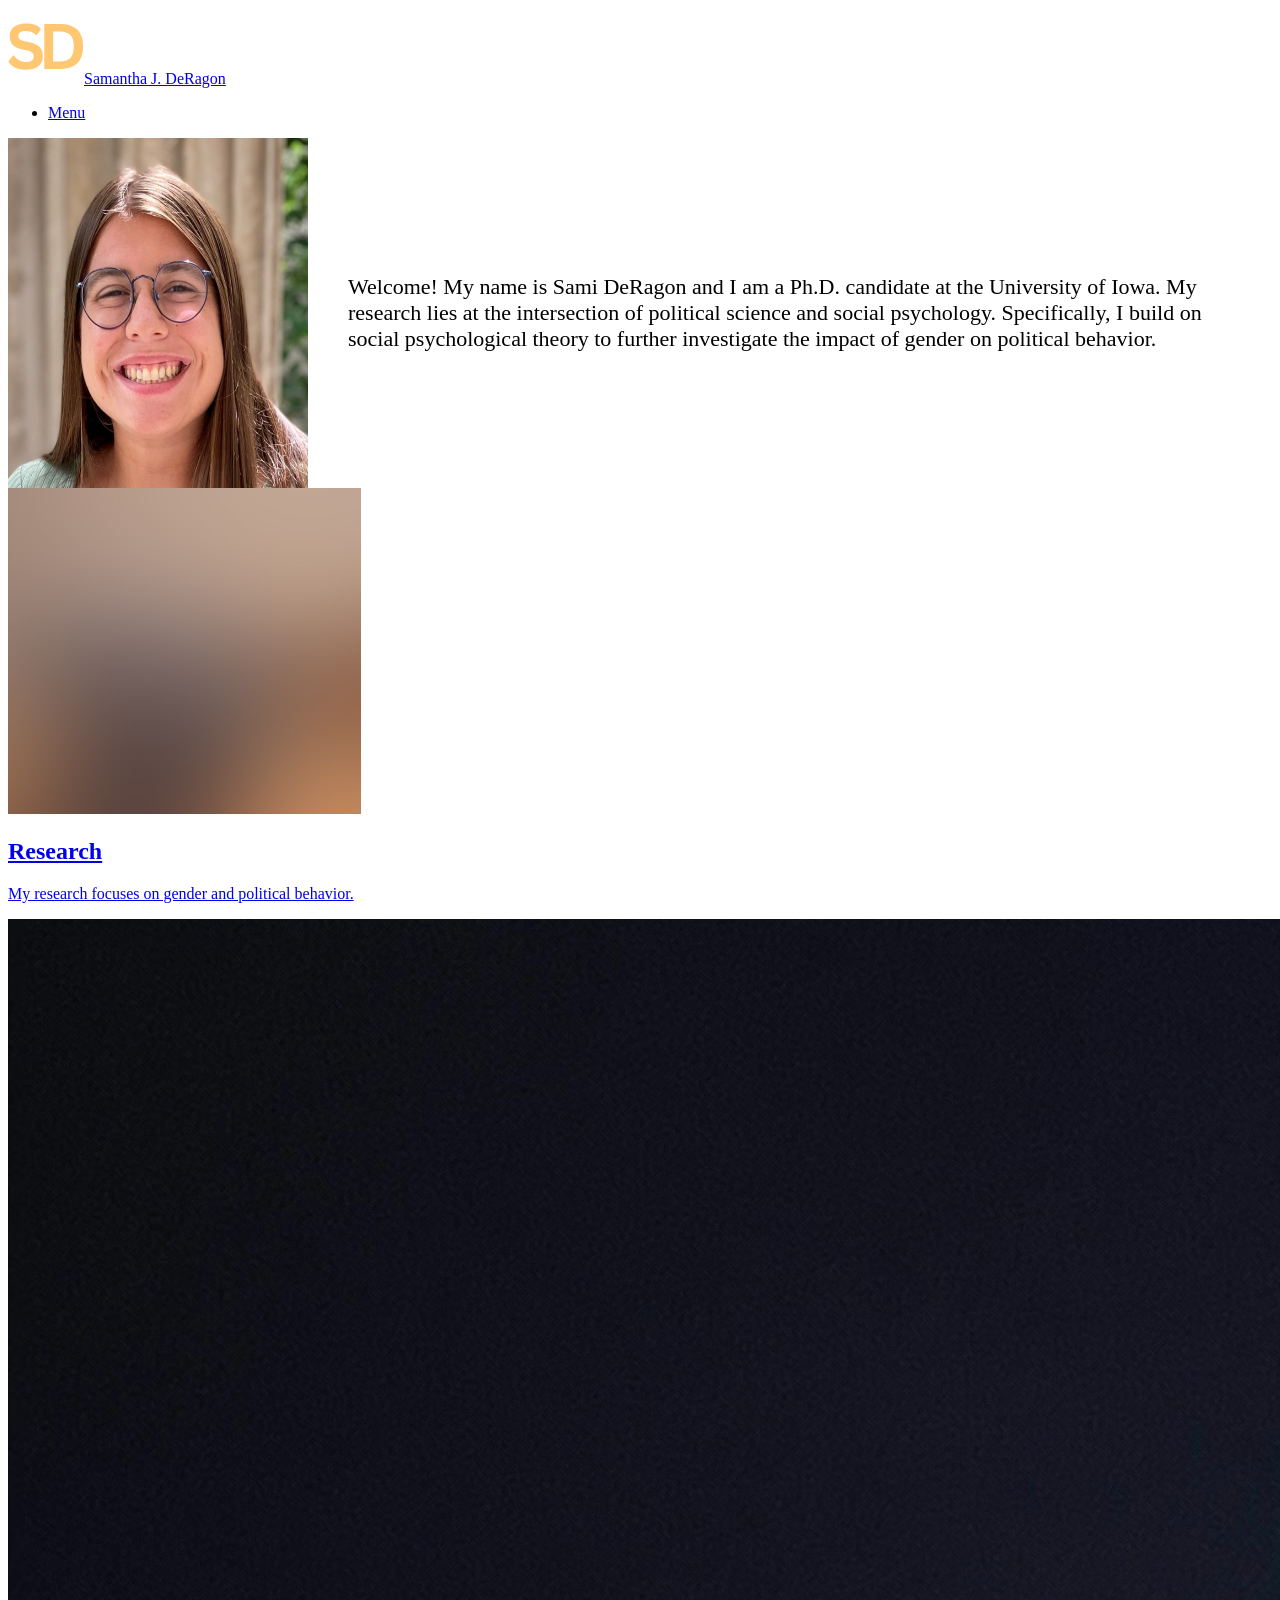
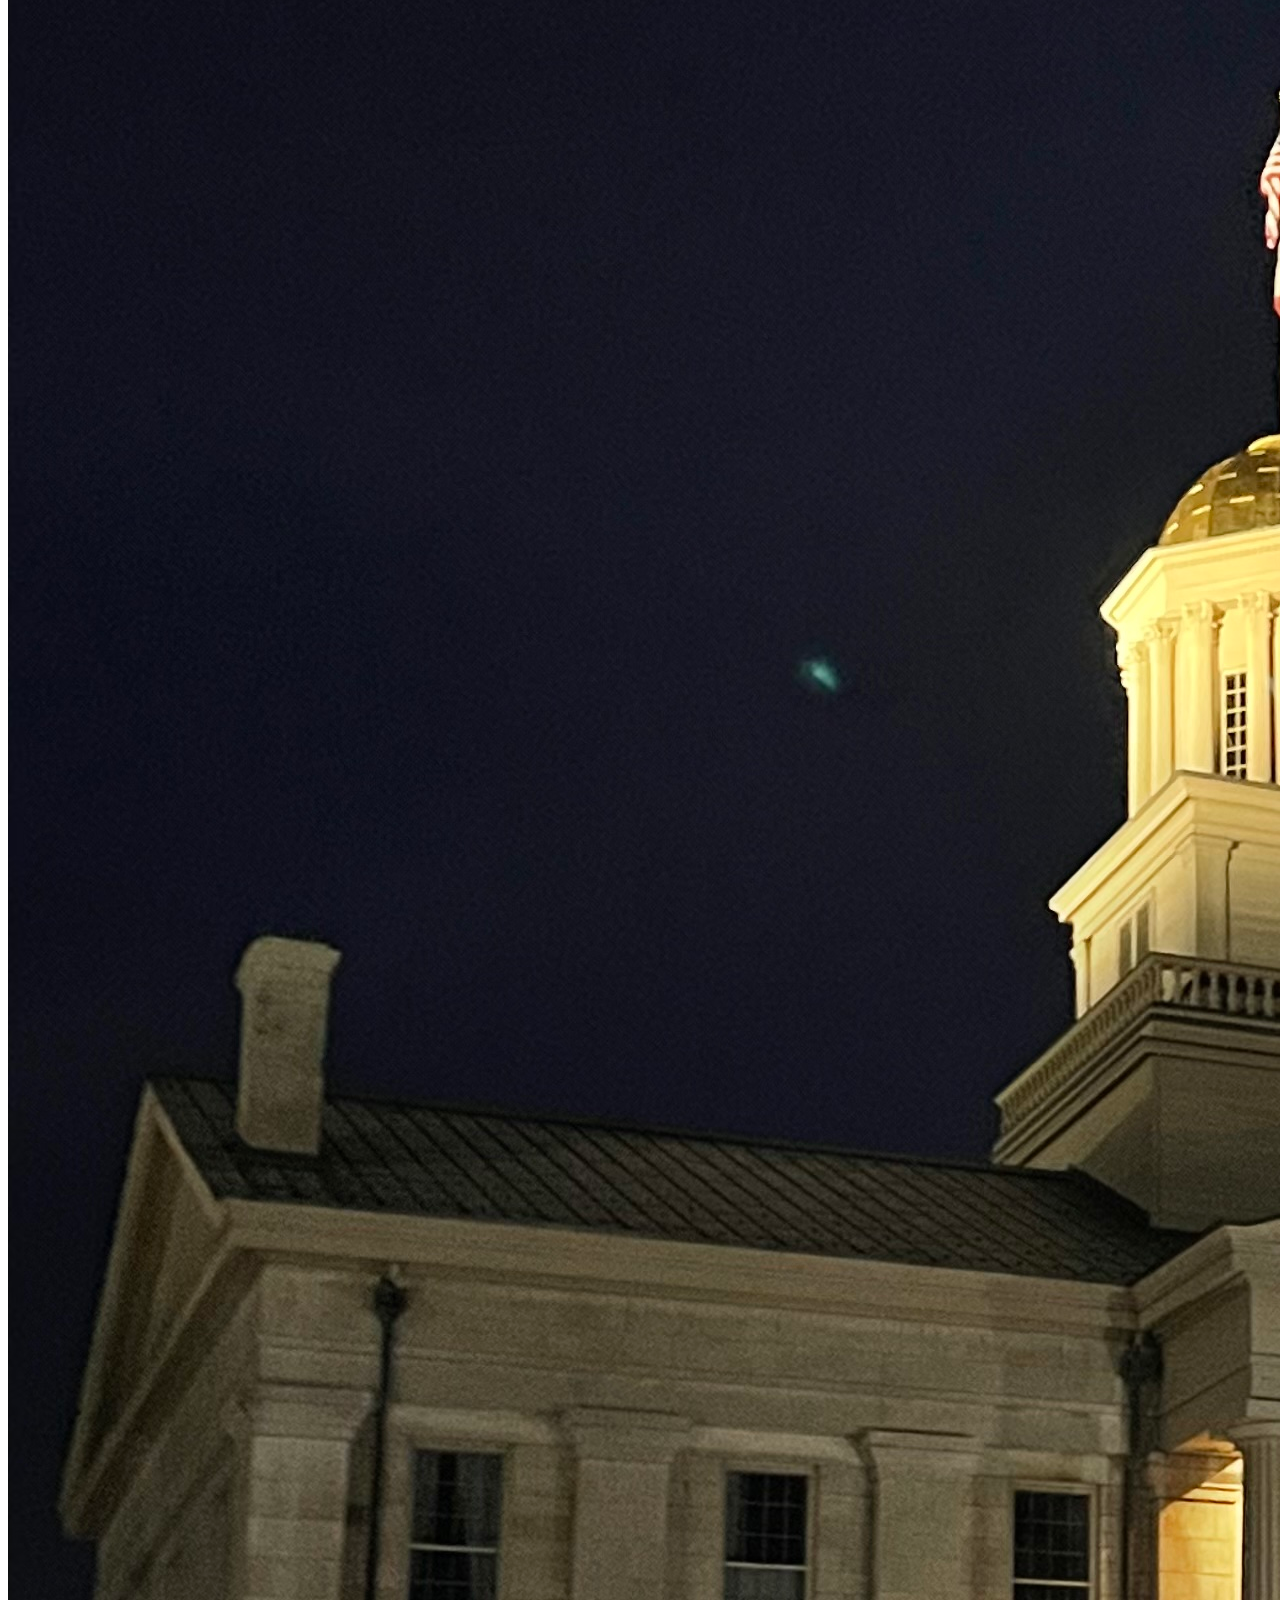
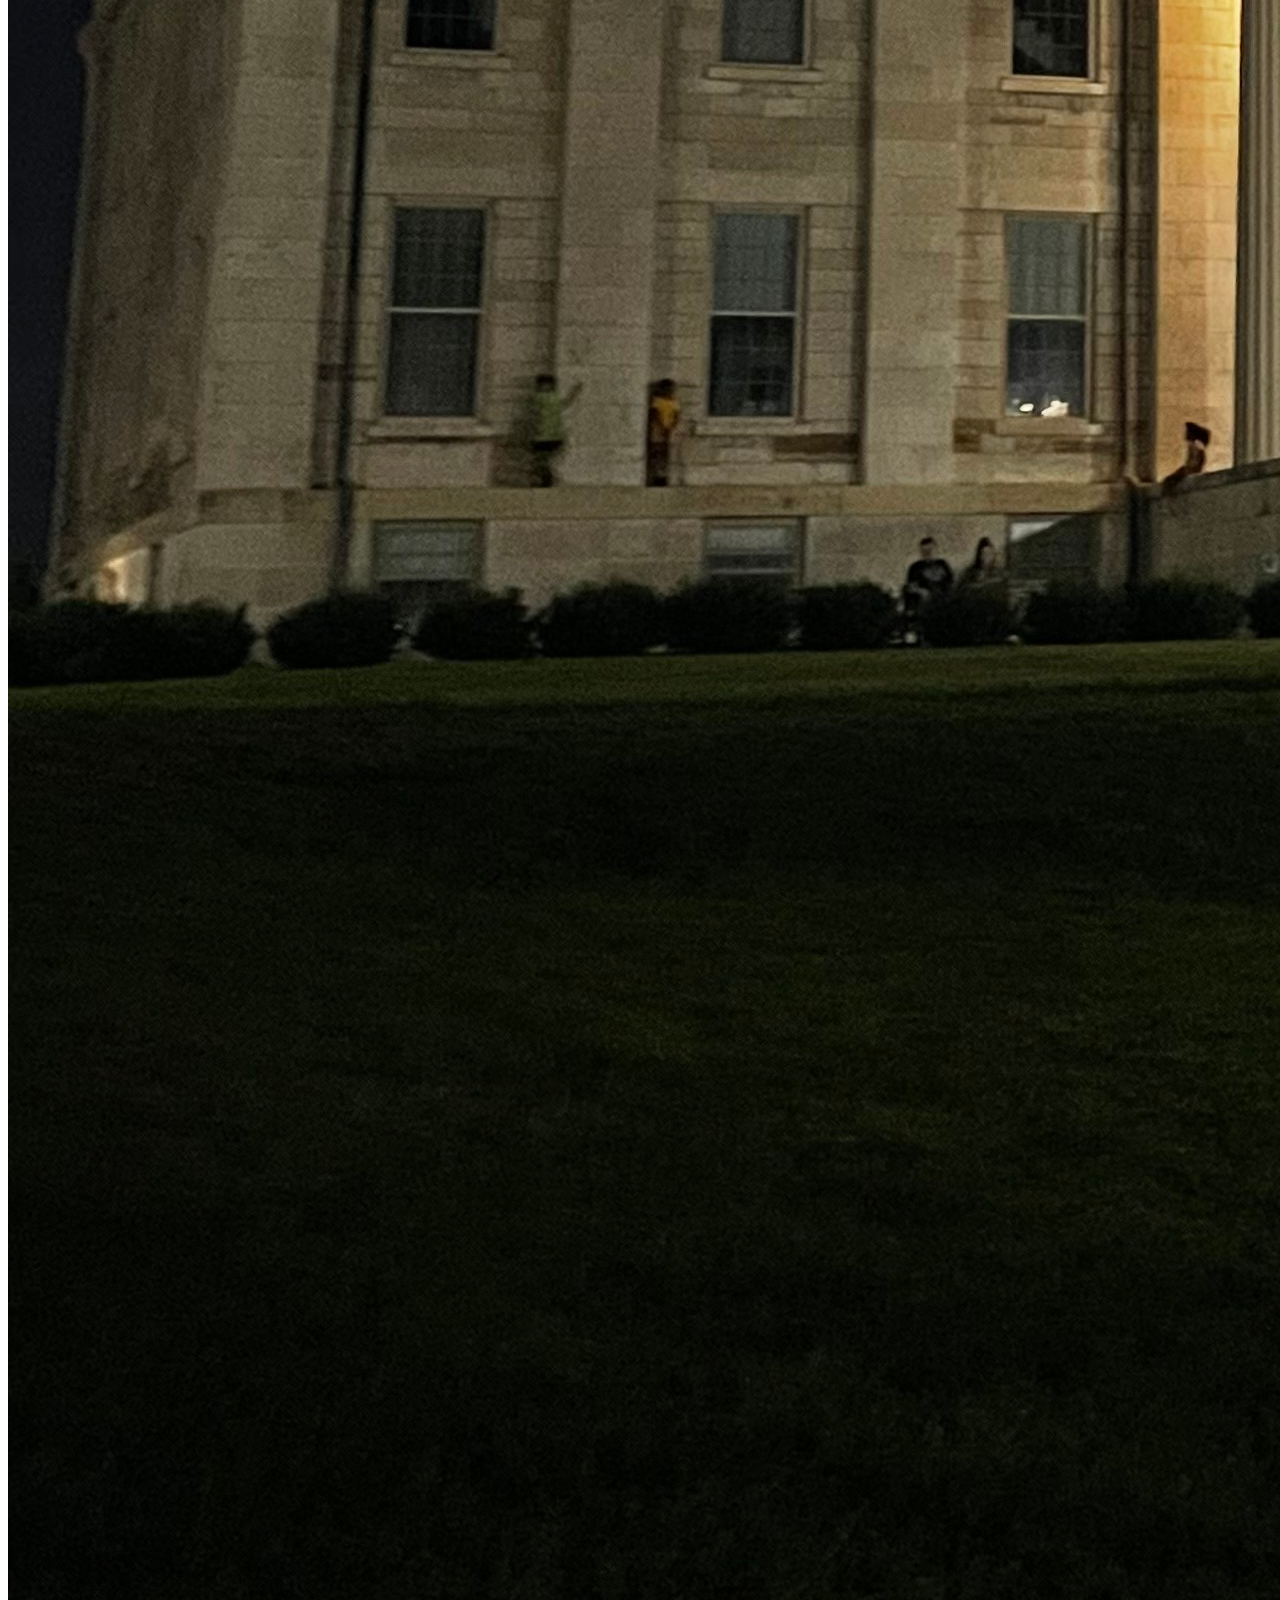
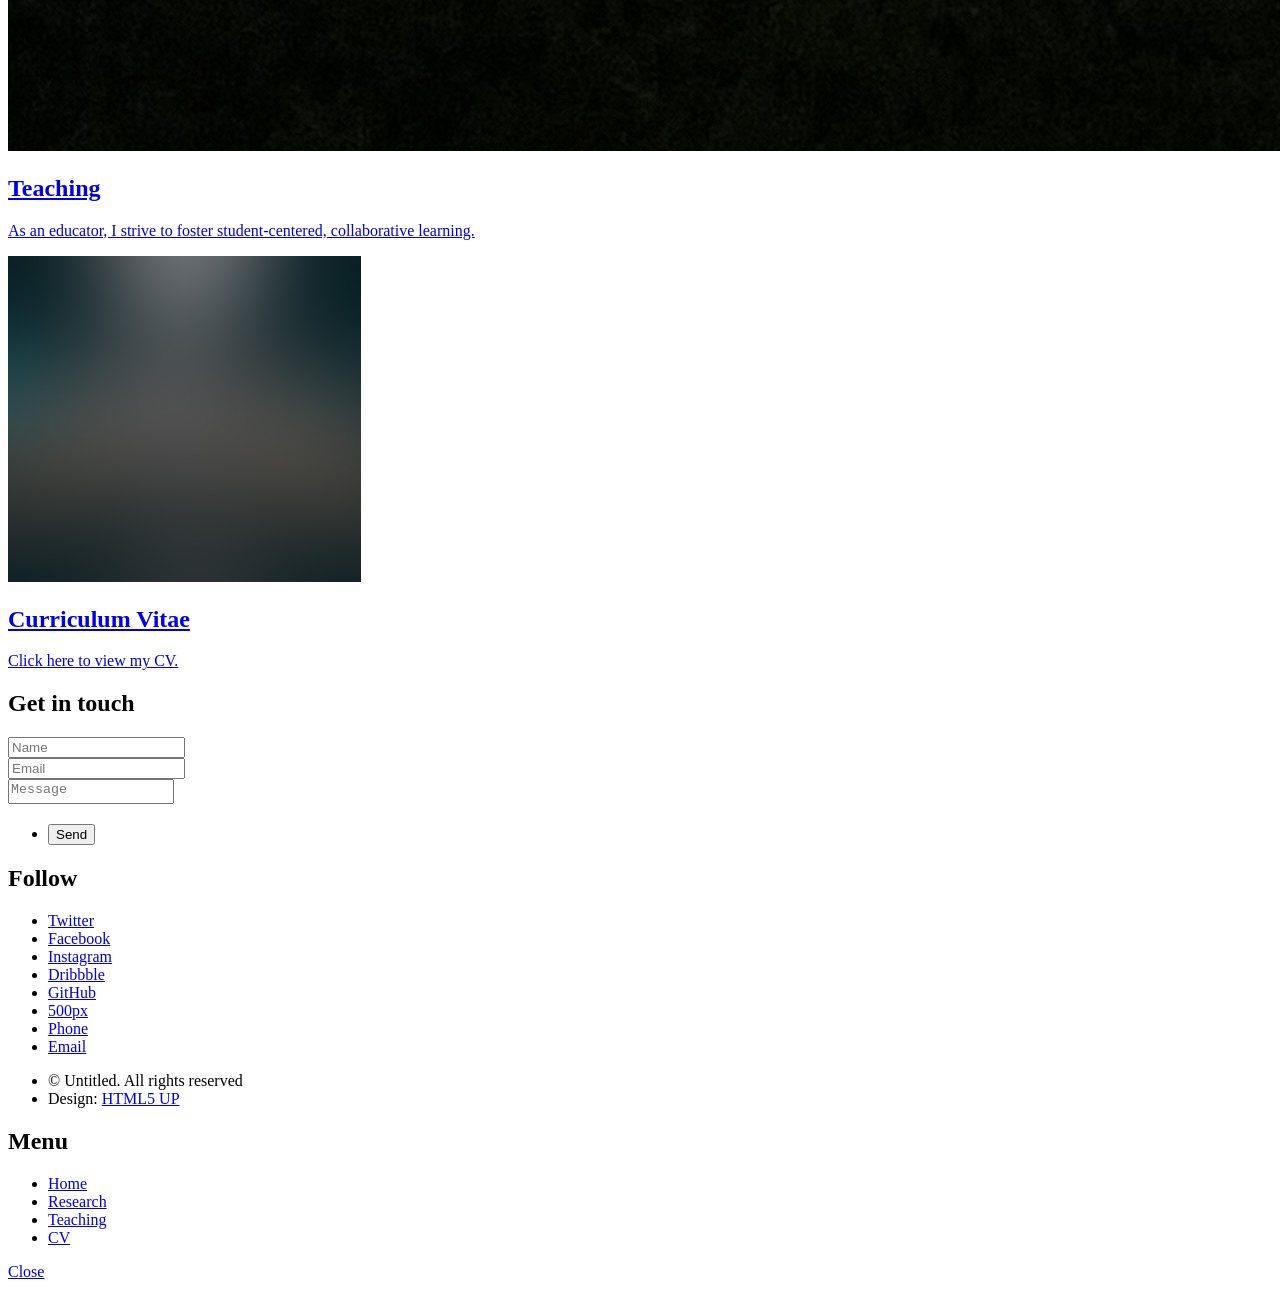
==== index.html @ d189a71d "modified:   images/.DS_Store#	new file:   images/old cap.jpg" ====
<!DOCTYPE HTML>
<!--
	Phantom by HTML5 UP
	html5up.net | @ajlkn
	Free for personal and commercial use under the CCA 3.0 license (html5up.net/license)
-->
<html>
<head>
  <style>
    .container {
      display: flex;
      align-items: center;
      gap: 20px;
	  justify-content: flex-end; 
    }

    .container img {
      flex-shrink: 0;
    }
	.large-text {
  font-size: 20px;
}
  </style>

</head>
	<head>
		<title>Samantha J. DeRagon</title>
		<meta charset="utf-8" />
		<meta name="viewport" content="width=device-width, initial-scale=1, user-scalable=no" />
		<link rel="stylesheet" href="assets/css/main.css" />
		<noscript><link rel="stylesheet" href="assets/css/noscript.css" /></noscript>
	</head>
	<body class="is-preload">
		<!-- Wrapper -->
			<div id="wrapper">

				<!-- Header -->
					<header id="header">
						<div class="inner">

							<!-- Logo -->
								<a href="index.html" class="logo">
									<span class="symbol"><img src="images/sdonly.svg" alt="" /></span><span class="title">Samantha J. DeRagon</span>
								</a>

							<!-- Nav -->
								<nav>
									<ul>
										<li><a href="#menu">Menu</a></li>
									</ul>
								</nav>

						</div>
					</header>

				<!-- Menu -->
					<nav id="menu">
						<h2>Menu</h2>
						<ul>
							<li><a href="index.html">Home</a></li>
							<li><a href="research.html">Research</a></li>
							<li><a href="teaching.html">Teaching</a></li>
							<li><a href="CV.html">CV</a></li>
						</ul>
					</nav>

				<!-- Main -->
					<div id="main">
						<div class="inner">
						<div class="container">
								<img src="images/headshot.jpg" alt="photo of Sami" width="300" height="350">
								<p></p>
								<p style="font-size: 22px;">Welcome! My name is Sami DeRagon and I am a Ph.D. candidate at the University of Iowa. My research lies at the intersection of political science and social psychology. Specifically, I build on social psychological theory to further investigate the impact of gender on political behavior.</p>
								<p></p>
						</div>
							<section class="tiles">
								<article class="style1">
									<span class="image">
										<img src="images/pic01.jpg" alt="" />
									</span>
									<a href="research.html">
										<h2>Research</h2>
										<div class="content">
											<p>My research focuses on gender and political behavior.</p>
										</div>
									</a>
								</article>
								<article class="style2">
									<span class="image">
										<img src="images/old cap.jpg" alt="" />
									</span>
									<a href="teaching.html">
										<h2>Teaching</h2>
										<div class="content">
											<p>As an educator, I strive to foster student-centered, collaborative learning.</p>
										</div>
									</a>
								</article>
								<article class="style3">
									<span class="image">
										<img src="images/pic03.jpg" alt="" />
									</span>
									<a href="CV.html">
										<h2>Curriculum Vitae</h2>
										<div class="content">
											<p>Click here to view my CV.</p>
										</div>
									</a>
								</article>
							</section>
						</div>
					</div>

				<!-- Footer -->
					<footer id="footer">
						<div class="inner">
							<section>
								<h2>Get in touch</h2>
								<form method="post" action="#">
									<div class="fields">
										<div class="field half">
											<input type="text" name="name" id="name" placeholder="Name" />
										</div>
										<div class="field half">
											<input type="email" name="email" id="email" placeholder="Email" />
										</div>
										<div class="field">
											<textarea name="message" id="message" placeholder="Message"></textarea>
										</div>
									</div>
									<ul class="actions">
										<li><input type="submit" value="Send" class="primary" /></li>
									</ul>
								</form>
							</section>
							<section>
								<h2>Follow</h2>
								<ul class="icons">
									<li><a href="#" class="icon brands style2 fa-twitter"><span class="label">Twitter</span></a></li>
									<li><a href="#" class="icon brands style2 fa-facebook-f"><span class="label">Facebook</span></a></li>
									<li><a href="#" class="icon brands style2 fa-instagram"><span class="label">Instagram</span></a></li>
									<li><a href="#" class="icon brands style2 fa-dribbble"><span class="label">Dribbble</span></a></li>
									<li><a href="#" class="icon brands style2 fa-github"><span class="label">GitHub</span></a></li>
									<li><a href="#" class="icon brands style2 fa-500px"><span class="label">500px</span></a></li>
									<li><a href="#" class="icon solid style2 fa-phone"><span class="label">Phone</span></a></li>
									<li><a href="#" class="icon solid style2 fa-envelope"><span class="label">Email</span></a></li>
								</ul>
							</section>
							<ul class="copyright">
								<li>&copy; Untitled. All rights reserved</li><li>Design: <a href="http://html5up.net">HTML5 UP</a></li>
							</ul>
						</div>
					</footer>

			</div>

		<!-- Scripts -->
			<script src="assets/js/jquery.min.js"></script>
			<script src="assets/js/browser.min.js"></script>
			<script src="assets/js/breakpoints.min.js"></script>
			<script src="assets/js/util.js"></script>
			<script src="assets/js/main.js"></script>

	</body>
</html>
---- assets/css/main.css ----
@import url(fontawesome-all.min.css);
@import url("https://fonts.googleapis.com/css?family=Source+Sans+Pro:300,700,900");

/*
	Phantom by HTML5 UP
	html5up.net | @ajlkn
	Free for personal and commercial use under the CCA 3.0 license (html5up.net/license)
*/

html, body, div, span, applet, object,
iframe, h1, h2, h3, h4, h5, h6, p, blockquote,
pre, a, abbr, acronym, address, big, cite,
code, del, dfn, em, img, ins, kbd, q, s, samp,
small, strike, strong, sub, sup, tt, var, b,
u, i, center, dl, dt, dd, ol, ul, li, fieldset,
form, label, legend, table, caption, tbody,
tfoot, thead, tr, th, td, article, aside,
canvas, details, embed, figure, figcaption,
footer, header, hgroup, menu, nav, output, ruby,
section, summary, time, mark, audio, video {
	margin: 0;
	padding: 0;
	border: 0;
	font-size: 100%;
	font: inherit;
	vertical-align: baseline;}

article, aside, details, figcaption, figure,
footer, header, hgroup, menu, nav, section {
	display: block;}

body {
	line-height: 1;
}

ol, ul {
	list-style: none;
}

blockquote, q {
	quotes: none;
}

	blockquote:before, blockquote:after, q:before, q:after {
		content: '';
		content: none;
	}

table {
	border-collapse: collapse;
	border-spacing: 0;
}

body {
	-webkit-text-size-adjust: none;
}

mark {
	background-color: transparent;
	color: inherit;
}

input::-moz-focus-inner {
	border: 0;
	padding: 0;
}

input, select, textarea {
	-moz-appearance: none;
	-webkit-appearance: none;
	-ms-appearance: none;
	appearance: none;
}

/* Basic */

	@-ms-viewport {
		width: device-width;
	}

	body {
		-ms-overflow-style: scrollbar;
	}

	@media screen and (max-width: 480px) {

		html, body {
			min-width: 320px;
		}

	}

	html {
		box-sizing: border-box;
	}

	*, *:before, *:after {
		box-sizing: inherit;
	}

	body {
		background: #ffffff;
	}

		body.is-preload *, body.is-preload *:before, body.is-preload *:after {
			-moz-animation: none !important;
			-webkit-animation: none !important;
			-ms-animation: none !important;
			animation: none !important;
			-moz-transition: none !important;
			-webkit-transition: none !important;
			-ms-transition: none !important;
			transition: none !important;
		}

/* Type */

	body, input, select, textarea {
		color: #585858;
		font-family: "Source Sans Pro", Helvetica, sans-serif;
		font-size: 16pt;
		font-weight: 300;
		line-height: 1.75;
	}

		@media screen and (max-width: 1680px) {

			body, input, select, textarea {
				font-size: 14pt;
			}

		}

		@media screen and (max-width: 1280px) {

			body, input, select, textarea {
				font-size: 12pt;
			}

		}

	a {
		-moz-transition: border-bottom-color 0.2s ease, color 0.2s ease;
		-webkit-transition: border-bottom-color 0.2s ease, color 0.2s ease;
		-ms-transition: border-bottom-color 0.2s ease, color 0.2s ease;
		transition: border-bottom-color 0.2s ease, color 0.2s ease;
		text-decoration: none;
		color: #585858;
		border-bottom: dotted 1px rgba(88, 88, 88, 0.5);
	}

		a:hover {
			border-bottom-color: transparent;
			color: #f2849e !important;
		}

	strong, b {
		font-weight: 900;
	}

	em, i {
		font-style: italic;
	}

	p {
		margin: 0 0 2em 0;
	}

	h1 {
		font-size: 2.75em;
		font-weight: 700;
		line-height: 1.3;
		margin: 0 0 1em 0;
		letter-spacing: -0.035em;
	}

		h1 a {
			color: inherit;
		}

		@media screen and (max-width: 736px) {

			h1 {
				font-size: 2em;
				margin: 0 0 1em 0;
			}

		}

		@media screen and (max-width: 360px) {

			h1 {
				font-size: 1.75em;
			}

		}

	h2, h3, h4, h5, h6 {
		font-weight: 900;
		line-height: 1.5;
		margin: 0 0 2em 0;
		text-transform: uppercase;
		letter-spacing: 0.35em;
	}

		h2 a, h3 a, h4 a, h5 a, h6 a {
			color: inherit;
		}

	h2 {
		font-size: 1.1em;
	}

	h3 {
		font-size: 1em;
	}

	h4 {
		font-size: 0.8em;
	}

	h5 {
		font-size: 0.8em;
	}

	h6 {
		font-size: 0.8em;
	}

	@media screen and (max-width: 980px) {

		h1 br, h2 br, h3 br, h4 br, h5 br, h6 br {
			display: none;
		}

	}

	@media screen and (max-width: 736px) {

		h2 {
			font-size: 1em;
		}

		h3 {
			font-size: 0.8em;
		}

	}

	sub {
		font-size: 0.8em;
		position: relative;
		top: 0.5em;
	}

	sup {
		font-size: 0.8em;
		position: relative;
		top: -0.5em;
	}

	blockquote {
		border-left: solid 4px #c9c9c9;
		font-style: italic;
		margin: 0 0 2em 0;
		padding: 0.5em 0 0.5em 2em;
	}

	code {
		background: rgba(144, 144, 144, 0.075);
		border-radius: 4px;
		border: solid 1px #c9c9c9;
		font-family: "Courier New", monospace;
		font-size: 0.9em;
		margin: 0 0.25em;
		padding: 0.25em 0.65em;
	}

	pre {
		-webkit-overflow-scrolling: touch;
		font-family: "Courier New", monospace;
		font-size: 0.9em;
		margin: 0 0 2em 0;
	}

		pre code {
			display: block;
			line-height: 1.75;
			padding: 1em 1.5em;
			overflow-x: auto;
		}

	hr {
		border: 0;
		border-bottom: solid 1px #c9c9c9;
		margin: 2em 0;
	}

		hr.major {
			margin: 3em 0;
		}

	.align-left {
		text-align: left;
	}

	.align-center {
		text-align: center;
	}

	.align-right {
		text-align: right;
	}

/* Row */

	.row {
		display: flex;
		flex-wrap: wrap;
		box-sizing: border-box;
		align-items: stretch;
	}

		.row > * {
			box-sizing: border-box;
		}

		.row.gtr-uniform > * > :last-child {
			margin-bottom: 0;
		}

		.row.aln-left {
			justify-content: flex-start;
		}

		.row.aln-center {
			justify-content: center;
		}

		.row.aln-right {
			justify-content: flex-end;
		}

		.row.aln-top {
			align-items: flex-start;
		}

		.row.aln-middle {
			align-items: center;
		}

		.row.aln-bottom {
			align-items: flex-end;
		}

		.row > .imp {
			order: -1;
		}

		.row > .col-1 {
			width: 8.33333%;
		}

		.row > .off-1 {
			margin-left: 8.33333%;
		}

		.row > .col-2 {
			width: 16.66667%;
		}

		.row > .off-2 {
			margin-left: 16.66667%;
		}

		.row > .col-3 {
			width: 25%;
		}

		.row > .off-3 {
			margin-left: 25%;
		}

		.row > .col-4 {
			width: 33.33333%;
		}

		.row > .off-4 {
			margin-left: 33.33333%;
		}

		.row > .col-5 {
			width: 41.66667%;
		}

		.row > .off-5 {
			margin-left: 41.66667%;
		}

		.row > .col-6 {
			width: 50%;
		}

		.row > .off-6 {
			margin-left: 50%;
		}

		.row > .col-7 {
			width: 58.33333%;
		}

		.row > .off-7 {
			margin-left: 58.33333%;
		}

		.row > .col-8 {
			width: 66.66667%;
		}

		.row > .off-8 {
			margin-left: 66.66667%;
		}

		.row > .col-9 {
			width: 75%;
		}

		.row > .off-9 {
			margin-left: 75%;
		}

		.row > .col-10 {
			width: 83.33333%;
		}

		.row > .off-10 {
			margin-left: 83.33333%;
		}

		.row > .col-11 {
			width: 91.66667%;
		}

		.row > .off-11 {
			margin-left: 91.66667%;
		}

		.row > .col-12 {
			width: 100%;
		}

		.row > .off-12 {
			margin-left: 100%;
		}

		.row.gtr-0 {
			margin-top: 0;
			margin-left: 0em;
		}

			.row.gtr-0 > * {
				padding: 0 0 0 0em;
			}

			.row.gtr-0.gtr-uniform {
				margin-top: 0em;
			}

				.row.gtr-0.gtr-uniform > * {
					padding-top: 0em;
				}

		.row.gtr-25 {
			margin-top: 0;
			margin-left: -0.5em;
		}

			.row.gtr-25 > * {
				padding: 0 0 0 0.5em;
			}

			.row.gtr-25.gtr-uniform {
				margin-top: -0.5em;
			}

				.row.gtr-25.gtr-uniform > * {
					padding-top: 0.5em;
				}

		.row.gtr-50 {
			margin-top: 0;
			margin-left: -1em;
		}

			.row.gtr-50 > * {
				padding: 0 0 0 1em;
			}

			.row.gtr-50.gtr-uniform {
				margin-top: -1em;
			}

				.row.gtr-50.gtr-uniform > * {
					padding-top: 1em;
				}

		.row {
			margin-top: 0;
			margin-left: -2em;
		}

			.row > * {
				padding: 0 0 0 2em;
			}

			.row.gtr-uniform {
				margin-top: -2em;
			}

				.row.gtr-uniform > * {
					padding-top: 2em;
				}

		.row.gtr-150 {
			margin-top: 0;
			margin-left: -3em;
		}

			.row.gtr-150 > * {
				padding: 0 0 0 3em;
			}

			.row.gtr-150.gtr-uniform {
				margin-top: -3em;
			}

				.row.gtr-150.gtr-uniform > * {
					padding-top: 3em;
				}

		.row.gtr-200 {
			margin-top: 0;
			margin-left: -4em;
		}

			.row.gtr-200 > * {
				padding: 0 0 0 4em;
			}

			.row.gtr-200.gtr-uniform {
				margin-top: -4em;
			}

				.row.gtr-200.gtr-uniform > * {
					padding-top: 4em;
				}

		@media screen and (max-width: 1680px) {

			.row {
				display: flex;
				flex-wrap: wrap;
				box-sizing: border-box;
				align-items: stretch;
			}

				.row > * {
					box-sizing: border-box;
				}

				.row.gtr-uniform > * > :last-child {
					margin-bottom: 0;
				}

				.row.aln-left {
					justify-content: flex-start;
				}

				.row.aln-center {
					justify-content: center;
				}

				.row.aln-right {
					justify-content: flex-end;
				}

				.row.aln-top {
					align-items: flex-start;
				}

				.row.aln-middle {
					align-items: center;
				}

				.row.aln-bottom {
					align-items: flex-end;
				}

				.row > .imp-xlarge {
					order: -1;
				}

				.row > .col-1-xlarge {
					width: 8.33333%;
				}

				.row > .off-1-xlarge {
					margin-left: 8.33333%;
				}

				.row > .col-2-xlarge {
					width: 16.66667%;
				}

				.row > .off-2-xlarge {
					margin-left: 16.66667%;
				}

				.row > .col-3-xlarge {
					width: 25%;
				}

				.row > .off-3-xlarge {
					margin-left: 25%;
				}

				.row > .col-4-xlarge {
					width: 33.33333%;
				}

				.row > .off-4-xlarge {
					margin-left: 33.33333%;
				}

				.row > .col-5-xlarge {
					width: 41.66667%;
				}

				.row > .off-5-xlarge {
					margin-left: 41.66667%;
				}

				.row > .col-6-xlarge {
					width: 50%;
				}

				.row > .off-6-xlarge {
					margin-left: 50%;
				}

				.row > .col-7-xlarge {
					width: 58.33333%;
				}

				.row > .off-7-xlarge {
					margin-left: 58.33333%;
				}

				.row > .col-8-xlarge {
					width: 66.66667%;
				}

				.row > .off-8-xlarge {
					margin-left: 66.66667%;
				}

				.row > .col-9-xlarge {
					width: 75%;
				}

				.row > .off-9-xlarge {
					margin-left: 75%;
				}

				.row > .col-10-xlarge {
					width: 83.33333%;
				}

				.row > .off-10-xlarge {
					margin-left: 83.33333%;
				}

				.row > .col-11-xlarge {
					width: 91.66667%;
				}

				.row > .off-11-xlarge {
					margin-left: 91.66667%;
				}

				.row > .col-12-xlarge {
					width: 100%;
				}

				.row > .off-12-xlarge {
					margin-left: 100%;
				}

				.row.gtr-0 {
					margin-top: 0;
					margin-left: 0em;
				}

					.row.gtr-0 > * {
						padding: 0 0 0 0em;
					}

					.row.gtr-0.gtr-uniform {
						margin-top: 0em;
					}

						.row.gtr-0.gtr-uniform > * {
							padding-top: 0em;
						}

				.row.gtr-25 {
					margin-top: 0;
					margin-left: -0.5em;
				}

					.row.gtr-25 > * {
						padding: 0 0 0 0.5em;
					}

					.row.gtr-25.gtr-uniform {
						margin-top: -0.5em;
					}

						.row.gtr-25.gtr-uniform > * {
							padding-top: 0.5em;
						}

				.row.gtr-50 {
					margin-top: 0;
					margin-left: -1em;
				}

					.row.gtr-50 > * {
						padding: 0 0 0 1em;
					}

					.row.gtr-50.gtr-uniform {
						margin-top: -1em;
					}

						.row.gtr-50.gtr-uniform > * {
							padding-top: 1em;
						}

				.row {
					margin-top: 0;
					margin-left: -2em;
				}

					.row > * {
						padding: 0 0 0 2em;
					}

					.row.gtr-uniform {
						margin-top: -2em;
					}

						.row.gtr-uniform > * {
							padding-top: 2em;
						}

				.row.gtr-150 {
					margin-top: 0;
					margin-left: -3em;
				}

					.row.gtr-150 > * {
						padding: 0 0 0 3em;
					}

					.row.gtr-150.gtr-uniform {
						margin-top: -3em;
					}

						.row.gtr-150.gtr-uniform > * {
							padding-top: 3em;
						}

				.row.gtr-200 {
					margin-top: 0;
					margin-left: -4em;
				}

					.row.gtr-200 > * {
						padding: 0 0 0 4em;
					}

					.row.gtr-200.gtr-uniform {
						margin-top: -4em;
					}

						.row.gtr-200.gtr-uniform > * {
							padding-top: 4em;
						}

		}

		@media screen and (max-width: 1280px) {

			.row {
				display: flex;
				flex-wrap: wrap;
				box-sizing: border-box;
				align-items: stretch;
			}

				.row > * {
					box-sizing: border-box;
				}

				.row.gtr-uniform > * > :last-child {
					margin-bottom: 0;
				}

				.row.aln-left {
					justify-content: flex-start;
				}

				.row.aln-center {
					justify-content: center;
				}

				.row.aln-right {
					justify-content: flex-end;
				}

				.row.aln-top {
					align-items: flex-start;
				}

				.row.aln-middle {
					align-items: center;
				}

				.row.aln-bottom {
					align-items: flex-end;
				}

				.row > .imp-large {
					order: -1;
				}

				.row > .col-1-large {
					width: 8.33333%;
				}

				.row > .off-1-large {
					margin-left: 8.33333%;
				}

				.row > .col-2-large {
					width: 16.66667%;
				}

				.row > .off-2-large {
					margin-left: 16.66667%;
				}

				.row > .col-3-large {
					width: 25%;
				}

				.row > .off-3-large {
					margin-left: 25%;
				}

				.row > .col-4-large {
					width: 33.33333%;
				}

				.row > .off-4-large {
					margin-left: 33.33333%;
				}

				.row > .col-5-large {
					width: 41.66667%;
				}

				.row > .off-5-large {
					margin-left: 41.66667%;
				}

				.row > .col-6-large {
					width: 50%;
				}

				.row > .off-6-large {
					margin-left: 50%;
				}

				.row > .col-7-large {
					width: 58.33333%;
				}

				.row > .off-7-large {
					margin-left: 58.33333%;
				}

				.row > .col-8-large {
					width: 66.66667%;
				}

				.row > .off-8-large {
					margin-left: 66.66667%;
				}

				.row > .col-9-large {
					width: 75%;
				}

				.row > .off-9-large {
					margin-left: 75%;
				}

				.row > .col-10-large {
					width: 83.33333%;
				}

				.row > .off-10-large {
					margin-left: 83.33333%;
				}

				.row > .col-11-large {
					width: 91.66667%;
				}

				.row > .off-11-large {
					margin-left: 91.66667%;
				}

				.row > .col-12-large {
					width: 100%;
				}

				.row > .off-12-large {
					margin-left: 100%;
				}

				.row.gtr-0 {
					margin-top: 0;
					margin-left: 0em;
				}

					.row.gtr-0 > * {
						padding: 0 0 0 0em;
					}

					.row.gtr-0.gtr-uniform {
						margin-top: 0em;
					}

						.row.gtr-0.gtr-uniform > * {
							padding-top: 0em;
						}

				.row.gtr-25 {
					margin-top: 0;
					margin-left: -0.5em;
				}

					.row.gtr-25 > * {
						padding: 0 0 0 0.5em;
					}

					.row.gtr-25.gtr-uniform {
						margin-top: -0.5em;
					}

						.row.gtr-25.gtr-uniform > * {
							padding-top: 0.5em;
						}

				.row.gtr-50 {
					margin-top: 0;
					margin-left: -1em;
				}

					.row.gtr-50 > * {
						padding: 0 0 0 1em;
					}

					.row.gtr-50.gtr-uniform {
						margin-top: -1em;
					}

						.row.gtr-50.gtr-uniform > * {
							padding-top: 1em;
						}

				.row {
					margin-top: 0;
					margin-left: -2em;
				}

					.row > * {
						padding: 0 0 0 2em;
					}

					.row.gtr-uniform {
						margin-top: -2em;
					}

						.row.gtr-uniform > * {
							padding-top: 2em;
						}

				.row.gtr-150 {
					margin-top: 0;
					margin-left: -3em;
				}

					.row.gtr-150 > * {
						padding: 0 0 0 3em;
					}

					.row.gtr-150.gtr-uniform {
						margin-top: -3em;
					}

						.row.gtr-150.gtr-uniform > * {
							padding-top: 3em;
						}

				.row.gtr-200 {
					margin-top: 0;
					margin-left: -4em;
				}

					.row.gtr-200 > * {
						padding: 0 0 0 4em;
					}

					.row.gtr-200.gtr-uniform {
						margin-top: -4em;
					}

						.row.gtr-200.gtr-uniform > * {
							padding-top: 4em;
						}

		}

		@media screen and (max-width: 980px) {

			.row {
				display: flex;
				flex-wrap: wrap;
				box-sizing: border-box;
				align-items: stretch;
			}

				.row > * {
					box-sizing: border-box;
				}

				.row.gtr-uniform > * > :last-child {
					margin-bottom: 0;
				}

				.row.aln-left {
					justify-content: flex-start;
				}

				.row.aln-center {
					justify-content: center;
				}

				.row.aln-right {
					justify-content: flex-end;
				}

				.row.aln-top {
					align-items: flex-start;
				}

				.row.aln-middle {
					align-items: center;
				}

				.row.aln-bottom {
					align-items: flex-end;
				}

				.row > .imp-medium {
					order: -1;
				}

				.row > .col-1-medium {
					width: 8.33333%;
				}

				.row > .off-1-medium {
					margin-left: 8.33333%;
				}

				.row > .col-2-medium {
					width: 16.66667%;
				}

				.row > .off-2-medium {
					margin-left: 16.66667%;
				}

				.row > .col-3-medium {
					width: 25%;
				}

				.row > .off-3-medium {
					margin-left: 25%;
				}

				.row > .col-4-medium {
					width: 33.33333%;
				}

				.row > .off-4-medium {
					margin-left: 33.33333%;
				}

				.row > .col-5-medium {
					width: 41.66667%;
				}

				.row > .off-5-medium {
					margin-left: 41.66667%;
				}

				.row > .col-6-medium {
					width: 50%;
				}

				.row > .off-6-medium {
					margin-left: 50%;
				}

				.row > .col-7-medium {
					width: 58.33333%;
				}

				.row > .off-7-medium {
					margin-left: 58.33333%;
				}

				.row > .col-8-medium {
					width: 66.66667%;
				}

				.row > .off-8-medium {
					margin-left: 66.66667%;
				}

				.row > .col-9-medium {
					width: 75%;
				}

				.row > .off-9-medium {
					margin-left: 75%;
				}

				.row > .col-10-medium {
					width: 83.33333%;
				}

				.row > .off-10-medium {
					margin-left: 83.33333%;
				}

				.row > .col-11-medium {
					width: 91.66667%;
				}

				.row > .off-11-medium {
					margin-left: 91.66667%;
				}

				.row > .col-12-medium {
					width: 100%;
				}

				.row > .off-12-medium {
					margin-left: 100%;
				}

				.row.gtr-0 {
					margin-top: 0;
					margin-left: 0em;
				}

					.row.gtr-0 > * {
						padding: 0 0 0 0em;
					}

					.row.gtr-0.gtr-uniform {
						margin-top: 0em;
					}

						.row.gtr-0.gtr-uniform > * {
							padding-top: 0em;
						}

				.row.gtr-25 {
					margin-top: 0;
					margin-left: -0.375em;
				}

					.row.gtr-25 > * {
						padding: 0 0 0 0.375em;
					}

					.row.gtr-25.gtr-uniform {
						margin-top: -0.375em;
					}

						.row.gtr-25.gtr-uniform > * {
							padding-top: 0.375em;
						}

				.row.gtr-50 {
					margin-top: 0;
					margin-left: -0.75em;
				}

					.row.gtr-50 > * {
						padding: 0 0 0 0.75em;
					}

					.row.gtr-50.gtr-uniform {
						margin-top: -0.75em;
					}

						.row.gtr-50.gtr-uniform > * {
							padding-top: 0.75em;
						}

				.row {
					margin-top: 0;
					margin-left: -1.5em;
				}

					.row > * {
						padding: 0 0 0 1.5em;
					}

					.row.gtr-uniform {
						margin-top: -1.5em;
					}

						.row.gtr-uniform > * {
							padding-top: 1.5em;
						}

				.row.gtr-150 {
					margin-top: 0;
					margin-left: -2.25em;
				}

					.row.gtr-150 > * {
						padding: 0 0 0 2.25em;
					}

					.row.gtr-150.gtr-uniform {
						margin-top: -2.25em;
					}

						.row.gtr-150.gtr-uniform > * {
							padding-top: 2.25em;
						}

				.row.gtr-200 {
					margin-top: 0;
					margin-left: -3em;
				}

					.row.gtr-200 > * {
						padding: 0 0 0 3em;
					}

					.row.gtr-200.gtr-uniform {
						margin-top: -3em;
					}

						.row.gtr-200.gtr-uniform > * {
							padding-top: 3em;
						}

		}

		@media screen and (max-width: 736px) {

			.row {
				display: flex;
				flex-wrap: wrap;
				box-sizing: border-box;
				align-items: stretch;
			}

				.row > * {
					box-sizing: border-box;
				}

				.row.gtr-uniform > * > :last-child {
					margin-bottom: 0;
				}

				.row.aln-left {
					justify-content: flex-start;
				}

				.row.aln-center {
					justify-content: center;
				}

				.row.aln-right {
					justify-content: flex-end;
				}

				.row.aln-top {
					align-items: flex-start;
				}

				.row.aln-middle {
					align-items: center;
				}

				.row.aln-bottom {
					align-items: flex-end;
				}

				.row > .imp-small {
					order: -1;
				}

				.row > .col-1-small {
					width: 8.33333%;
				}

				.row > .off-1-small {
					margin-left: 8.33333%;
				}

				.row > .col-2-small {
					width: 16.66667%;
				}

				.row > .off-2-small {
					margin-left: 16.66667%;
				}

				.row > .col-3-small {
					width: 25%;
				}

				.row > .off-3-small {
					margin-left: 25%;
				}

				.row > .col-4-small {
					width: 33.33333%;
				}

				.row > .off-4-small {
					margin-left: 33.33333%;
				}

				.row > .col-5-small {
					width: 41.66667%;
				}

				.row > .off-5-small {
					margin-left: 41.66667%;
				}

				.row > .col-6-small {
					width: 50%;
				}

				.row > .off-6-small {
					margin-left: 50%;
				}

				.row > .col-7-small {
					width: 58.33333%;
				}

				.row > .off-7-small {
					margin-left: 58.33333%;
				}

				.row > .col-8-small {
					width: 66.66667%;
				}

				.row > .off-8-small {
					margin-left: 66.66667%;
				}

				.row > .col-9-small {
					width: 75%;
				}

				.row > .off-9-small {
					margin-left: 75%;
				}

				.row > .col-10-small {
					width: 83.33333%;
				}

				.row > .off-10-small {
					margin-left: 83.33333%;
				}

				.row > .col-11-small {
					width: 91.66667%;
				}

				.row > .off-11-small {
					margin-left: 91.66667%;
				}

				.row > .col-12-small {
					width: 100%;
				}

				.row > .off-12-small {
					margin-left: 100%;
				}

				.row.gtr-0 {
					margin-top: 0;
					margin-left: 0em;
				}

					.row.gtr-0 > * {
						padding: 0 0 0 0em;
					}

					.row.gtr-0.gtr-uniform {
						margin-top: 0em;
					}

						.row.gtr-0.gtr-uniform > * {
							padding-top: 0em;
						}

				.row.gtr-25 {
					margin-top: 0;
					margin-left: -0.25em;
				}

					.row.gtr-25 > * {
						padding: 0 0 0 0.25em;
					}

					.row.gtr-25.gtr-uniform {
						margin-top: -0.25em;
					}

						.row.gtr-25.gtr-uniform > * {
							padding-top: 0.25em;
						}

				.row.gtr-50 {
					margin-top: 0;
					margin-left: -0.5em;
				}

					.row.gtr-50 > * {
						padding: 0 0 0 0.5em;
					}

					.row.gtr-50.gtr-uniform {
						margin-top: -0.5em;
					}

						.row.gtr-50.gtr-uniform > * {
							padding-top: 0.5em;
						}

				.row {
					margin-top: 0;
					margin-left: -1em;
				}

					.row > * {
						padding: 0 0 0 1em;
					}

					.row.gtr-uniform {
						margin-top: -1em;
					}

						.row.gtr-uniform > * {
							padding-top: 1em;
						}

				.row.gtr-150 {
					margin-top: 0;
					margin-left: -1.5em;
				}

					.row.gtr-150 > * {
						padding: 0 0 0 1.5em;
					}

					.row.gtr-150.gtr-uniform {
						margin-top: -1.5em;
					}

						.row.gtr-150.gtr-uniform > * {
							padding-top: 1.5em;
						}

				.row.gtr-200 {
					margin-top: 0;
					margin-left: -2em;
				}

					.row.gtr-200 > * {
						padding: 0 0 0 2em;
					}

					.row.gtr-200.gtr-uniform {
						margin-top: -2em;
					}

						.row.gtr-200.gtr-uniform > * {
							padding-top: 2em;
						}

		}

		@media screen and (max-width: 480px) {

			.row {
				display: flex;
				flex-wrap: wrap;
				box-sizing: border-box;
				align-items: stretch;
			}

				.row > * {
					box-sizing: border-box;
				}

				.row.gtr-uniform > * > :last-child {
					margin-bottom: 0;
				}

				.row.aln-left {
					justify-content: flex-start;
				}

				.row.aln-center {
					justify-content: center;
				}

				.row.aln-right {
					justify-content: flex-end;
				}

				.row.aln-top {
					align-items: flex-start;
				}

				.row.aln-middle {
					align-items: center;
				}

				.row.aln-bottom {
					align-items: flex-end;
				}

				.row > .imp-xsmall {
					order: -1;
				}

				.row > .col-1-xsmall {
					width: 8.33333%;
				}

				.row > .off-1-xsmall {
					margin-left: 8.33333%;
				}

				.row > .col-2-xsmall {
					width: 16.66667%;
				}

				.row > .off-2-xsmall {
					margin-left: 16.66667%;
				}

				.row > .col-3-xsmall {
					width: 25%;
				}

				.row > .off-3-xsmall {
					margin-left: 25%;
				}

				.row > .col-4-xsmall {
					width: 33.33333%;
				}

				.row > .off-4-xsmall {
					margin-left: 33.33333%;
				}

				.row > .col-5-xsmall {
					width: 41.66667%;
				}

				.row > .off-5-xsmall {
					margin-left: 41.66667%;
				}

				.row > .col-6-xsmall {
					width: 50%;
				}

				.row > .off-6-xsmall {
					margin-left: 50%;
				}

				.row > .col-7-xsmall {
					width: 58.33333%;
				}

				.row > .off-7-xsmall {
					margin-left: 58.33333%;
				}

				.row > .col-8-xsmall {
					width: 66.66667%;
				}

				.row > .off-8-xsmall {
					margin-left: 66.66667%;
				}

				.row > .col-9-xsmall {
					width: 75%;
				}

				.row > .off-9-xsmall {
					margin-left: 75%;
				}

				.row > .col-10-xsmall {
					width: 83.33333%;
				}

				.row > .off-10-xsmall {
					margin-left: 83.33333%;
				}

				.row > .col-11-xsmall {
					width: 91.66667%;
				}

				.row > .off-11-xsmall {
					margin-left: 91.66667%;
				}

				.row > .col-12-xsmall {
					width: 100%;
				}

				.row > .off-12-xsmall {
					margin-left: 100%;
				}

				.row.gtr-0 {
					margin-top: 0;
					margin-left: 0em;
				}

					.row.gtr-0 > * {
						padding: 0 0 0 0em;
					}

					.row.gtr-0.gtr-uniform {
						margin-top: 0em;
					}

						.row.gtr-0.gtr-uniform > * {
							padding-top: 0em;
						}

				.row.gtr-25 {
					margin-top: 0;
					margin-left: -0.25em;
				}

					.row.gtr-25 > * {
						padding: 0 0 0 0.25em;
					}

					.row.gtr-25.gtr-uniform {
						margin-top: -0.25em;
					}

						.row.gtr-25.gtr-uniform > * {
							padding-top: 0.25em;
						}

				.row.gtr-50 {
					margin-top: 0;
					margin-left: -0.5em;
				}

					.row.gtr-50 > * {
						padding: 0 0 0 0.5em;
					}

					.row.gtr-50.gtr-uniform {
						margin-top: -0.5em;
					}

						.row.gtr-50.gtr-uniform > * {
							padding-top: 0.5em;
						}

				.row {
					margin-top: 0;
					margin-left: -1em;
				}

					.row > * {
						padding: 0 0 0 1em;
					}

					.row.gtr-uniform {
						margin-top: -1em;
					}

						.row.gtr-uniform > * {
							padding-top: 1em;
						}

				.row.gtr-150 {
					margin-top: 0;
					margin-left: -1.5em;
				}

					.row.gtr-150 > * {
						padding: 0 0 0 1.5em;
					}

					.row.gtr-150.gtr-uniform {
						margin-top: -1.5em;
					}

						.row.gtr-150.gtr-uniform > * {
							padding-top: 1.5em;
						}

				.row.gtr-200 {
					margin-top: 0;
					margin-left: -2em;
				}

					.row.gtr-200 > * {
						padding: 0 0 0 2em;
					}

					.row.gtr-200.gtr-uniform {
						margin-top: -2em;
					}

						.row.gtr-200.gtr-uniform > * {
							padding-top: 2em;
						}

		}

/* Section/Article */

	section.special, article.special {
		text-align: center;
	}

	header p {
		margin-top: -1em;
	}

	@media screen and (max-width: 736px) {

		header p {
			margin-top: 0;
		}

	}

/* Icon */

	.icon {
		text-decoration: none;
		border-bottom: none;
		position: relative;
	}

		.icon:before {
			-moz-osx-font-smoothing: grayscale;
			-webkit-font-smoothing: antialiased;
			display: inline-block;
			font-style: normal;
			font-variant: normal;
			text-rendering: auto;
			line-height: 1;
			text-transform: none !important;
			font-family: 'Font Awesome 5 Free';
			font-weight: 400;
		}

		.icon > .label {
			display: none;
		}

		.icon:before {
			line-height: inherit;
		}

		.icon.solid:before {
			font-weight: 900;
		}

		.icon.brands:before {
			font-family: 'Font Awesome 5 Brands';
		}

		.icon.style2 {
			-moz-transition: background-color 0.2s ease-in-out, color 0.2s ease-in-out, border-color 0.2s ease-in-out;
			-webkit-transition: background-color 0.2s ease-in-out, color 0.2s ease-in-out, border-color 0.2s ease-in-out;
			-ms-transition: background-color 0.2s ease-in-out, color 0.2s ease-in-out, border-color 0.2s ease-in-out;
			transition: background-color 0.2s ease-in-out, color 0.2s ease-in-out, border-color 0.2s ease-in-out;
			background-color: transparent;
			border: solid 1px #c9c9c9;
			border-radius: 4px;
			width: 2.65em;
			height: 2.65em;
			display: inline-block;
			text-align: center;
			line-height: 2.65em;
			color: inherit;
		}

			.icon.style2:before {
				font-size: 1.1em;
			}

			.icon.style2:hover {
				color: #f2849e;
				border-color: #f2849e;
			}

			.icon.style2:active {
				background-color: rgba(242, 132, 158, 0.1);
			}

/* List */

	ol {
		list-style: decimal;
		margin: 0 0 2em 0;
		padding-left: 1.25em;
	}

		ol li {
			padding-left: 0.25em;
		}

	ul {
		list-style: disc;
		margin: 0 0 2em 0;
		padding-left: 1em;
	}

		ul li {
			padding-left: 0.5em;
		}

		ul.alt {
			list-style: none;
			padding-left: 0;
		}

			ul.alt li {
				border-top: solid 1px #c9c9c9;
				padding: 0.5em 0;
			}

				ul.alt li:first-child {
					border-top: 0;
					padding-top: 0;
				}

	dl {
		margin: 0 0 2em 0;
	}

		dl dt {
			display: block;
			font-weight: 900;
			margin: 0 0 1em 0;
		}

		dl dd {
			margin-left: 2em;
		}

/* Actions */

	ul.actions {
		display: -moz-flex;
		display: -webkit-flex;
		display: -ms-flex;
		display: flex;
		cursor: default;
		list-style: none;
		margin-left: -1em;
		padding-left: 0;
	}

		ul.actions li {
			padding: 0 0 0 1em;
			vertical-align: middle;
		}

		ul.actions.special {
			-moz-justify-content: center;
			-webkit-justify-content: center;
			-ms-justify-content: center;
			justify-content: center;
			width: 100%;
			margin-left: 0;
		}

			ul.actions.special li:first-child {
				padding-left: 0;
			}

		ul.actions.stacked {
			-moz-flex-direction: column;
			-webkit-flex-direction: column;
			-ms-flex-direction: column;
			flex-direction: column;
			margin-left: 0;
		}

			ul.actions.stacked li {
				padding: 1.3em 0 0 0;
			}

				ul.actions.stacked li:first-child {
					padding-top: 0;
				}

		ul.actions.fit {
			width: calc(100% + 1em);
		}

			ul.actions.fit li {
				-moz-flex-grow: 1;
				-webkit-flex-grow: 1;
				-ms-flex-grow: 1;
				flex-grow: 1;
				-moz-flex-shrink: 1;
				-webkit-flex-shrink: 1;
				-ms-flex-shrink: 1;
				flex-shrink: 1;
				width: 100%;
			}

				ul.actions.fit li > * {
					width: 100%;
				}

			ul.actions.fit.stacked {
				width: 100%;
			}

		@media screen and (max-width: 480px) {

			ul.actions:not(.fixed) {
				-moz-flex-direction: column;
				-webkit-flex-direction: column;
				-ms-flex-direction: column;
				flex-direction: column;
				margin-left: 0;
				width: 100% !important;
			}

				ul.actions:not(.fixed) li {
					-moz-flex-grow: 1;
					-webkit-flex-grow: 1;
					-ms-flex-grow: 1;
					flex-grow: 1;
					-moz-flex-shrink: 1;
					-webkit-flex-shrink: 1;
					-ms-flex-shrink: 1;
					flex-shrink: 1;
					padding: 1em 0 0 0;
					text-align: center;
					width: 100%;
				}

					ul.actions:not(.fixed) li > * {
						width: 100%;
					}

					ul.actions:not(.fixed) li:first-child {
						padding-top: 0;
					}

					ul.actions:not(.fixed) li input[type="submit"],
					ul.actions:not(.fixed) li input[type="reset"],
					ul.actions:not(.fixed) li input[type="button"],
					ul.actions:not(.fixed) li button,
					ul.actions:not(.fixed) li .button {
						width: 100%;
					}

						ul.actions:not(.fixed) li input[type="submit"].icon:before,
						ul.actions:not(.fixed) li input[type="reset"].icon:before,
						ul.actions:not(.fixed) li input[type="button"].icon:before,
						ul.actions:not(.fixed) li button.icon:before,
						ul.actions:not(.fixed) li .button.icon:before {
							margin-left: -0.5rem;
						}

		}

/* Icons */

	ul.icons {
		cursor: default;
		list-style: none;
		padding-left: 0;
		margin: -1em 0 2em -1em;
	}

		ul.icons li {
			display: inline-block;
			padding: 1em 0 0 1em;
		}

/* Form */

	form {
		margin: 0 0 2em 0;
		overflow-x: hidden;
	}

		form > :last-child {
			margin-bottom: 0;
		}

		form > .fields {
			display: -moz-flex;
			display: -webkit-flex;
			display: -ms-flex;
			display: flex;
			-moz-flex-wrap: wrap;
			-webkit-flex-wrap: wrap;
			-ms-flex-wrap: wrap;
			flex-wrap: wrap;
			width: calc(100% + 3em);
			margin: -1.5em 0 2em -1.5em;
		}

			form > .fields > .field {
				-moz-flex-grow: 0;
				-webkit-flex-grow: 0;
				-ms-flex-grow: 0;
				flex-grow: 0;
				-moz-flex-shrink: 0;
				-webkit-flex-shrink: 0;
				-ms-flex-shrink: 0;
				flex-shrink: 0;
				padding: 1.5em 0 0 1.5em;
				width: calc(100% - 1.5em);
			}

				form > .fields > .field.half {
					width: calc(50% - 0.75em);
				}

				form > .fields > .field.third {
					width: calc(100%/3 - 0.5em);
				}

				form > .fields > .field.quarter {
					width: calc(25% - 0.375em);
				}

		@media screen and (max-width: 480px) {

			form > .fields {
				width: calc(100% + 3em);
				margin: -1.5em 0 2em -1.5em;
			}

				form > .fields > .field {
					padding: 1.5em 0 0 1.5em;
					width: calc(100% - 1.5em);
				}

					form > .fields > .field.half {
						width: calc(100% - 1.5em);
					}

					form > .fields > .field.third {
						width: calc(100% - 1.5em);
					}

					form > .fields > .field.quarter {
						width: calc(100% - 1.5em);
					}

		}

	label {
		display: block;
		font-size: 0.9em;
		font-weight: 900;
		margin: 0 0 1em 0;
	}

	input[type="text"],
	input[type="password"],
	input[type="email"],
	input[type="tel"],
	select,
	textarea {
		-moz-appearance: none;
		-webkit-appearance: none;
		-ms-appearance: none;
		appearance: none;
		background-color: transparent;
		border: none;
		border-radius: 0;
		border-bottom: solid 1px #c9c9c9;
		color: inherit;
		display: block;
		outline: 0;
		padding: 0;
		text-decoration: none;
		width: 100%;
	}

		input[type="text"]:invalid,
		input[type="password"]:invalid,
		input[type="email"]:invalid,
		input[type="tel"]:invalid,
		select:invalid,
		textarea:invalid {
			box-shadow: none;
		}

		input[type="text"]:focus,
		input[type="password"]:focus,
		input[type="email"]:focus,
		input[type="tel"]:focus,
		select:focus,
		textarea:focus {
			border-bottom-color: #f2849e;
			box-shadow: inset 0 -1px 0 0 #f2849e;
		}

	select {
		background-image: url("data:image/svg+xml;charset=utf8,%3Csvg xmlns='http://www.w3.org/2000/svg' width='40' height='40' preserveAspectRatio='none' viewBox='0 0 40 40'%3E%3Cpath d='M9.4,12.3l10.4,10.4l10.4-10.4c0.2-0.2,0.5-0.4,0.9-0.4c0.3,0,0.6,0.1,0.9,0.4l3.3,3.3c0.2,0.2,0.4,0.5,0.4,0.9 c0,0.4-0.1,0.6-0.4,0.9L20.7,31.9c-0.2,0.2-0.5,0.4-0.9,0.4c-0.3,0-0.6-0.1-0.9-0.4L4.3,17.3c-0.2-0.2-0.4-0.5-0.4-0.9 c0-0.4,0.1-0.6,0.4-0.9l3.3-3.3c0.2-0.2,0.5-0.4,0.9-0.4S9.1,12.1,9.4,12.3z' fill='%23c9c9c9' /%3E%3C/svg%3E");
		background-size: 1.25rem;
		background-repeat: no-repeat;
		background-position: calc(100% - 1rem) center;
		height: 3em;
		padding-right: 3em;
		text-overflow: ellipsis;
	}

		select option {
			background: #ffffff;
		}

		select:focus::-ms-value {
			background-color: transparent;
		}

		select::-ms-expand {
			display: none;
		}

	input[type="text"],
	input[type="password"],
	input[type="email"],
	select {
		height: 3em;
	}

	textarea {
		padding: 0;
		min-height: 3.75em;
	}

	input[type="checkbox"],
	input[type="radio"] {
		-moz-appearance: none;
		-webkit-appearance: none;
		-ms-appearance: none;
		appearance: none;
		display: block;
		float: left;
		margin-right: -2em;
		opacity: 0;
		width: 1em;
		z-index: -1;
	}

		input[type="checkbox"] + label,
		input[type="radio"] + label {
			text-decoration: none;
			color: #585858;
			cursor: pointer;
			display: inline-block;
			font-size: 1em;
			font-weight: 300;
			padding-left: 2.55em;
			padding-right: 0.75em;
			position: relative;
		}

			input[type="checkbox"] + label:before,
			input[type="radio"] + label:before {
				-moz-osx-font-smoothing: grayscale;
				-webkit-font-smoothing: antialiased;
				display: inline-block;
				font-style: normal;
				font-variant: normal;
				text-rendering: auto;
				line-height: 1;
				text-transform: none !important;
				font-family: 'Font Awesome 5 Free';
				font-weight: 900;
			}

			input[type="checkbox"] + label:before,
			input[type="radio"] + label:before {
				border-radius: 4px;
				border: solid 1px #c9c9c9;
				content: '';
				display: inline-block;
				font-size: 0.8em;
				height: 2.25em;
				left: 0;
				line-height: 2.25em;
				position: absolute;
				text-align: center;
				top: 0;
				width: 2.25em;
			}

		input[type="checkbox"]:checked + label:before,
		input[type="radio"]:checked + label:before {
			background: #585858;
			border-color: #585858;
			color: #ffffff;
			content: '\f00c';
		}

		input[type="checkbox"]:focus + label:before,
		input[type="radio"]:focus + label:before {
			border-color: #f2849e;
			box-shadow: 0 0 0 1px #f2849e;
		}

	input[type="checkbox"] + label:before {
		border-radius: 4px;
	}

	input[type="radio"] + label:before {
		border-radius: 100%;
	}

/* Box */

	.box {
		border-radius: 4px;
		border: solid 1px #c9c9c9;
		margin-bottom: 2em;
		padding: 1.5em;
	}

		.box > :last-child,
		.box > :last-child > :last-child,
		.box > :last-child > :last-child > :last-child {
			margin-bottom: 0;
		}

		.box.alt {
			border: 0;
			border-radius: 0;
			padding: 0;
		}

/* Image */

	.image {
		border-radius: 4px;
		border: 0;
		display: inline-block;
		position: relative;
	}

		.image img {
			border-radius: 4px;
			display: block;
		}

		.image.left, .image.right {
			max-width: 40%;
		}

			.image.left img, .image.right img {
				width: 100%;
			}

		.image.left {
			float: left;
			padding: 0 1.5em 1em 0;
			top: 0.25em;
		}

		.image.right {
			float: right;
			padding: 0 0 1em 1.5em;
			top: 0.25em;
		}

		.image.fit {
			display: block;
			margin: 0 0 2em 0;
			width: 100%;
		}

			.image.fit img {
				width: 100%;
			}

		.image.main {
			display: block;
			margin: 0 0 3em 0;
			width: 100%;
		}

			.image.main img {
				width: 100%;
			}

			@media screen and (max-width: 736px) {

				.image.main {
					margin: 0 0 2em 0;
				}

			}

/* Table */

	.table-wrapper {
		-webkit-overflow-scrolling: touch;
		overflow-x: auto;
	}

	table {
		margin: 0 0 2em 0;
		width: 100%;
	}

		table tbody tr {
			border: solid 1px #c9c9c9;
			border-left: 0;
			border-right: 0;
		}

			table tbody tr:nth-child(2n + 1) {
				background-color: rgba(144, 144, 144, 0.075);
			}

		table td {
			padding: 0.75em 0.75em;
		}

		table th {
			font-size: 0.9em;
			font-weight: 900;
			padding: 0 0.75em 0.75em 0.75em;
			text-align: left;
		}

		table thead {
			border-bottom: solid 2px #c9c9c9;
		}

		table tfoot {
			border-top: solid 2px #c9c9c9;
		}

		table.alt {
			border-collapse: separate;
		}

			table.alt tbody tr td {
				border: solid 1px #c9c9c9;
				border-left-width: 0;
				border-top-width: 0;
			}

				table.alt tbody tr td:first-child {
					border-left-width: 1px;
				}

			table.alt tbody tr:first-child td {
				border-top-width: 1px;
			}

			table.alt thead {
				border-bottom: 0;
			}

			table.alt tfoot {
				border-top: 0;
			}

/* Button */

	input[type="submit"],
	input[type="reset"],
	input[type="button"],
	button,
	.button {
		-moz-appearance: none;
		-webkit-appearance: none;
		-ms-appearance: none;
		appearance: none;
		-moz-transition: background-color 0.2s ease-in-out, color 0.2s ease-in-out, box-shadow 0.2s ease-in-out;
		-webkit-transition: background-color 0.2s ease-in-out, color 0.2s ease-in-out, box-shadow 0.2s ease-in-out;
		-ms-transition: background-color 0.2s ease-in-out, color 0.2s ease-in-out, box-shadow 0.2s ease-in-out;
		transition: background-color 0.2s ease-in-out, color 0.2s ease-in-out, box-shadow 0.2s ease-in-out;
		background-color: transparent;
		border-radius: 4px;
		border: 0;
		box-shadow: inset 0 0 0 2px #585858;
		color: #585858 !important;
		cursor: pointer;
		display: inline-block;
		font-size: 0.8em;
		font-weight: 900;
		height: 3.5em;
		letter-spacing: 0.35em;
		line-height: 3.45em;
		overflow: hidden;
		padding: 0 1.25em 0 1.6em;
		text-align: center;
		text-decoration: none;
		text-overflow: ellipsis;
		text-transform: uppercase;
		white-space: nowrap;
	}

		input[type="submit"].icon:before,
		input[type="reset"].icon:before,
		input[type="button"].icon:before,
		button.icon:before,
		.button.icon:before {
			margin-right: 0.5em;
		}

		input[type="submit"].fit,
		input[type="reset"].fit,
		input[type="button"].fit,
		button.fit,
		.button.fit {
			width: 100%;
		}

		input[type="submit"]:hover,
		input[type="reset"]:hover,
		input[type="button"]:hover,
		button:hover,
		.button:hover {
			color: #f2849e !important;
			box-shadow: inset 0 0 0 2px #f2849e;
		}

		input[type="submit"]:active,
		input[type="reset"]:active,
		input[type="button"]:active,
		button:active,
		.button:active {
			background-color: rgba(242, 132, 158, 0.1);
		}

		input[type="submit"].small,
		input[type="reset"].small,
		input[type="button"].small,
		button.small,
		.button.small {
			font-size: 0.6em;
		}

		input[type="submit"].large,
		input[type="reset"].large,
		input[type="button"].large,
		button.large,
		.button.large {
			font-size: 1em;
		}

		input[type="submit"].primary,
		input[type="reset"].primary,
		input[type="button"].primary,
		button.primary,
		.button.primary {
			box-shadow: none;
			background-color: #585858;
			color: #ffffff !important;
		}

			input[type="submit"].primary:hover,
			input[type="reset"].primary:hover,
			input[type="button"].primary:hover,
			button.primary:hover,
			.button.primary:hover {
				background-color: #f2849e;
			}

			input[type="submit"].primary:active,
			input[type="reset"].primary:active,
			input[type="button"].primary:active,
			button.primary:active,
			.button.primary:active {
				background-color: #ee5f81;
			}

		input[type="submit"].disabled, input[type="submit"]:disabled,
		input[type="reset"].disabled,
		input[type="reset"]:disabled,
		input[type="button"].disabled,
		input[type="button"]:disabled,
		button.disabled,
		button:disabled,
		.button.disabled,
		.button:disabled {
			pointer-events: none;
			opacity: 0.25;
		}

/* Tiles */

	.tiles {
		display: -moz-flex;
		display: -webkit-flex;
		display: -ms-flex;
		display: flex;
		-moz-flex-wrap: wrap;
		-webkit-flex-wrap: wrap;
		-ms-flex-wrap: wrap;
		flex-wrap: wrap;
		postiion: relative;
		margin: -2.5em 0 0 -2.5em;
	}

		.tiles article {
			-moz-transition: -moz-transform 0.5s ease, opacity 0.5s ease;
			-webkit-transition: -webkit-transform 0.5s ease, opacity 0.5s ease;
			-ms-transition: -ms-transform 0.5s ease, opacity 0.5s ease;
			transition: transform 0.5s ease, opacity 0.5s ease;
			position: relative;
			width: calc(33.33333% - 2.5em);
			margin: 2.5em 0 0 2.5em;
		}

			.tiles article > .image {
				-moz-transition: -moz-transform 0.5s ease;
				-webkit-transition: -webkit-transform 0.5s ease;
				-ms-transition: -ms-transform 0.5s ease;
				transition: transform 0.5s ease;
				position: relative;
				display: block;
				width: 100%;
				border-radius: 4px;
				overflow: hidden;
			}

				.tiles article > .image img {
					display: block;
					width: 100%;
				}

				.tiles article > .image:before {
					pointer-events: none;
					-moz-transition: background-color 0.5s ease, opacity 0.5s ease;
					-webkit-transition: background-color 0.5s ease, opacity 0.5s ease;
					-ms-transition: background-color 0.5s ease, opacity 0.5s ease;
					transition: background-color 0.5s ease, opacity 0.5s ease;
					content: '';
					display: block;
					position: absolute;
					top: 0;
					left: 0;
					width: 100%;
					height: 100%;
					opacity: 1.0;
					z-index: 1;
					opacity: 0.8;
				}

				.tiles article > .image:after {
					pointer-events: none;
					-moz-transition: opacity 0.5s ease;
					-webkit-transition: opacity 0.5s ease;
					-ms-transition: opacity 0.5s ease;
					transition: opacity 0.5s ease;
					content: '';
					display: block;
					position: absolute;
					top: 0;
					left: 0;
					width: 100%;
					height: 100%;
					background-image: url("data:image/svg+xml;charset=utf8,%3Csvg xmlns='http://www.w3.org/2000/svg' width='100' height='100' viewBox='0 0 100 100' preserveAspectRatio='none'%3E%3Cstyle%3Eline %7B stroke-width: 0.25px%3B stroke: %23ffffff%3B %7D%3C/style%3E%3Cline x1='0' y1='0' x2='100' y2='100' /%3E%3Cline x1='100' y1='0' x2='0' y2='100' /%3E%3C/svg%3E");
					background-position: center;
					background-repeat: no-repeat;
					background-size: 100% 100%;
					opacity: 0.25;
					z-index: 2;
				}

			.tiles article > a {
				display: -moz-flex;
				display: -webkit-flex;
				display: -ms-flex;
				display: flex;
				-moz-flex-direction: column;
				-webkit-flex-direction: column;
				-ms-flex-direction: column;
				flex-direction: column;
				-moz-align-items: center;
				-webkit-align-items: center;
				-ms-align-items: center;
				align-items: center;
				-moz-justify-content: center;
				-webkit-justify-content: center;
				-ms-justify-content: center;
				justify-content: center;
				-moz-transition: background-color 0.5s ease, -moz-transform 0.5s ease;
				-webkit-transition: background-color 0.5s ease, -webkit-transform 0.5s ease;
				-ms-transition: background-color 0.5s ease, -ms-transform 0.5s ease;
				transition: background-color 0.5s ease, transform 0.5s ease;
				position: absolute;
				top: 0;
				left: 0;
				width: 100%;
				height: 100%;
				padding: 1em;
				border-radius: 4px;
				border-bottom: 0;
				color: #ffffff;
				text-align: center;
				text-decoration: none;
				z-index: 3;
			}

				.tiles article > a > :last-child {
					margin: 0;
				}

				.tiles article > a:hover {
					color: #ffffff !important;
				}

				.tiles article > a h2 {
					margin: 0;
				}

				.tiles article > a .content {
					-moz-transition: max-height 0.5s ease, opacity 0.5s ease;
					-webkit-transition: max-height 0.5s ease, opacity 0.5s ease;
					-ms-transition: max-height 0.5s ease, opacity 0.5s ease;
					transition: max-height 0.5s ease, opacity 0.5s ease;
					width: 100%;
					max-height: 0;
					line-height: 1.5;
					margin-top: 0.35em;
					opacity: 0;
				}

					.tiles article > a .content > :last-child {
						margin-bottom: 0;
					}

			.tiles article.style1 > .image:before {
				background-color: #f2849e;
			}

			.tiles article.style2 > .image:before {
				background-color: #7ecaf6;
			}

			.tiles article.style3 > .image:before {
				background-color: #7bd0c1;
			}

			.tiles article.style4 > .image:before {
				background-color: #c75b9b;
			}

			.tiles article.style5 > .image:before {
				background-color: #ae85ca;
			}

			.tiles article.style6 > .image:before {
				background-color: #8499e7;
			}

			body:not(.is-touch) .tiles article:hover > .image {
				-moz-transform: scale(1.1);
				-webkit-transform: scale(1.1);
				-ms-transform: scale(1.1);
				transform: scale(1.1);
			}

				body:not(.is-touch) .tiles article:hover > .image:before {
					background-color: #333333;
					opacity: 0.35;
				}

				body:not(.is-touch) .tiles article:hover > .image:after {
					opacity: 0;
				}

			body:not(.is-touch) .tiles article:hover .content {
				max-height: 15em;
				opacity: 1;
			}

		* + .tiles {
			margin-top: 2em;
		}

		body.is-preload .tiles article {
			-moz-transform: scale(0.9);
			-webkit-transform: scale(0.9);
			-ms-transform: scale(0.9);
			transform: scale(0.9);
			opacity: 0;
		}

		body.is-touch .tiles article .content {
			max-height: 15em;
			opacity: 1;
		}

		@media screen and (max-width: 1280px) {

			.tiles {
				margin: -1.25em 0 0 -1.25em;
			}

				.tiles article {
					width: calc(33.33333% - 1.25em);
					margin: 1.25em 0 0 1.25em;
				}

		}

		@media screen and (max-width: 980px) {

			.tiles {
				margin: -2.5em 0 0 -2.5em;
			}

				.tiles article {
					width: calc(50% - 2.5em);
					margin: 2.5em 0 0 2.5em;
				}

		}

		@media screen and (max-width: 736px) {

			.tiles {
				margin: -1.25em 0 0 -1.25em;
			}

				.tiles article {
					width: calc(50% - 1.25em);
					margin: 1.25em 0 0 1.25em;
				}

					.tiles article:hover > .image {
						-moz-transform: scale(1.0);
						-webkit-transform: scale(1.0);
						-ms-transform: scale(1.0);
						transform: scale(1.0);
					}

		}

		@media screen and (max-width: 480px) {

			.tiles {
				margin: 0;
			}

				.tiles article {
					width: 100%;
					margin: 1.25em 0 0 0;
				}

		}

/* Header */

	#header {
		padding: 8em 0 0.1em 0 ;
	}

		#header .logo {
			display: block;
			border-bottom: 0;
			color: inherit;
			font-weight: 900;
			letter-spacing: 0.35em;
			margin: 0 0 2.5em 0;
			text-decoration: none;
			text-transform: uppercase;
			display: inline-block;
		}

			#header .logo > * {
				display: inline-block;
				vertical-align: middle;
			}

			#header .logo .symbol {
				margin-right: 0.65em;
			}

				#header .logo .symbol img {
					display: block;
					width: 2em;
					height: 2em;
				}

		#header nav {
			position: fixed;
			right: 2em;
			top: 2em;
			z-index: 10000;
		}

			#header nav ul {
				display: -moz-flex;
				display: -webkit-flex;
				display: -ms-flex;
				display: flex;
				-moz-align-items: center;
				-webkit-align-items: center;
				-ms-align-items: center;
				align-items: center;
				list-style: none;
				margin: 0;
				padding: 0;
			}

				#header nav ul li {
					display: block;
					padding: 0;
				}

					#header nav ul li a {
						display: block;
						position: relative;
						height: 3em;
						line-height: 3em;
						padding: 0 1.5em;
						background-color: rgba(255, 255, 255, 0.5);
						border-radius: 4px;
						border: 0;
						font-size: 0.8em;
						font-weight: 900;
						letter-spacing: 0.35em;
						text-transform: uppercase;
					}

					#header nav ul li a[href="#menu"] {
						-webkit-tap-highlight-color: transparent;
						width: 4em;
						text-indent: 4em;
						font-size: 1em;
						overflow: hidden;
						padding: 0;
						white-space: nowrap;
					}

						#header nav ul li a[href="#menu"]:before, #header nav ul li a[href="#menu"]:after {
							-moz-transition: opacity 0.2s ease;
							-webkit-transition: opacity 0.2s ease;
							-ms-transition: opacity 0.2s ease;
							transition: opacity 0.2s ease;
							content: '';
							display: block;
							position: absolute;
							top: 0;
							left: 0;
							width: 100%;
							height: 100%;
							background-position: center;
							background-repeat: no-repeat;
							background-size: 2em 2em;
						}

						#header nav ul li a[href="#menu"]:before {
							background-image: url("data:image/svg+xml;charset=utf8,%3Csvg xmlns='http://www.w3.org/2000/svg' width='100' height='100' viewBox='0 0 100 100' preserveAspectRatio='none'%3E%3Cstyle%3Eline %7B stroke-width: 8px%3B stroke: %23f2849e%3B %7D%3C/style%3E%3Cline x1='0' y1='25' x2='100' y2='25' /%3E%3Cline x1='0' y1='50' x2='100' y2='50' /%3E%3Cline x1='0' y1='75' x2='100' y2='75' /%3E%3C/svg%3E");
							opacity: 0;
						}

						#header nav ul li a[href="#menu"]:after {
							background-image: url("data:image/svg+xml;charset=utf8,%3Csvg xmlns='http://www.w3.org/2000/svg' width='100' height='100' viewBox='0 0 100 100' preserveAspectRatio='none'%3E%3Cstyle%3Eline %7B stroke-width: 8px%3B stroke: %23585858%3B %7D%3C/style%3E%3Cline x1='0' y1='25' x2='100' y2='25' /%3E%3Cline x1='0' y1='50' x2='100' y2='50' /%3E%3Cline x1='0' y1='75' x2='100' y2='75' /%3E%3C/svg%3E");
							opacity: 1;
						}

						#header nav ul li a[href="#menu"]:hover:before {
							opacity: 1;
						}

						#header nav ul li a[href="#menu"]:hover:after {
							opacity: 0;
						}

		@media screen and (max-width: 736px) {

			#header {
				padding: 4em 0 0.1em 0 ;
			}

				#header nav {
					right: 0.5em;
					top: 0.5em;
				}

					#header nav ul li a[href="#menu"]:before, #header nav ul li a[href="#menu"]:after {
						background-size: 1.5em 1.5em;
					}

		}

/* Menu */

	#wrapper {
		-moz-transition: opacity 0.45s ease;
		-webkit-transition: opacity 0.45s ease;
		-ms-transition: opacity 0.45s ease;
		transition: opacity 0.45s ease;
		opacity: 1;
	}

	#menu {
		-moz-transform: translateX(22em);
		-webkit-transform: translateX(22em);
		-ms-transform: translateX(22em);
		transform: translateX(22em);
		-moz-transition: -moz-transform 0.45s ease, visibility 0.45s;
		-webkit-transition: -webkit-transform 0.45s ease, visibility 0.45s;
		-ms-transition: -ms-transform 0.45s ease, visibility 0.45s;
		transition: transform 0.45s ease, visibility 0.45s;
		position: fixed;
		top: 0;
		right: 0;
		width: 22em;
		max-width: 80%;
		height: 100%;
		-webkit-overflow-scrolling: touch;
		background: #585858;
		color: #ffffff;
		cursor: default;
		visibility: hidden;
		z-index: 10002;
	}

		#menu > .inner {
			-moz-transition: opacity 0.45s ease;
			-webkit-transition: opacity 0.45s ease;
			-ms-transition: opacity 0.45s ease;
			transition: opacity 0.45s ease;
			-webkit-overflow-scrolling: touch;
			position: absolute;
			top: 0;
			left: 0;
			width: 100%;
			height: 100%;
			padding: 2.75em;
			opacity: 0;
			overflow-y: auto;
		}

			#menu > .inner > ul {
				list-style: none;
				margin: 0 0 1em 0;
				padding: 0;
			}

				#menu > .inner > ul > li {
					padding: 0;
					border-top: solid 1px rgba(255, 255, 255, 0.15);
				}

					#menu > .inner > ul > li a {
						display: block;
						padding: 1em 0;
						line-height: 1.5;
						border: 0;
						color: inherit;
					}

					#menu > .inner > ul > li:first-child {
						border-top: 0;
						margin-top: -1em;
					}

		#menu > .close {
			-moz-transition: opacity 0.45s ease, -moz-transform 0.45s ease;
			-webkit-transition: opacity 0.45s ease, -webkit-transform 0.45s ease;
			-ms-transition: opacity 0.45s ease, -ms-transform 0.45s ease;
			transition: opacity 0.45s ease, transform 0.45s ease;
			-moz-transform: scale(0.25) rotate(180deg);
			-webkit-transform: scale(0.25) rotate(180deg);
			-ms-transform: scale(0.25) rotate(180deg);
			transform: scale(0.25) rotate(180deg);
			-webkit-tap-highlight-color: transparent;
			display: block;
			position: absolute;
			top: 2em;
			left: -6em;
			width: 6em;
			text-indent: 6em;
			height: 3em;
			border: 0;
			font-size: 1em;
			opacity: 0;
			overflow: hidden;
			padding: 0;
			white-space: nowrap;
		}

			#menu > .close:before, #menu > .close:after {
				-moz-transition: opacity 0.2s ease;
				-webkit-transition: opacity 0.2s ease;
				-ms-transition: opacity 0.2s ease;
				transition: opacity 0.2s ease;
				content: '';
				display: block;
				position: absolute;
				top: 0;
				left: 0;
				width: 100%;
				height: 100%;
				background-position: center;
				background-repeat: no-repeat;
				background-size: 2em 2em;
			}

			#menu > .close:before {
				background-image: url("data:image/svg+xml;charset=utf8,%3Csvg xmlns='http://www.w3.org/2000/svg' width='100' height='100' viewBox='0 0 100 100' preserveAspectRatio='none'%3E%3Cstyle%3Eline %7B stroke-width: 8px%3B stroke: %23f2849e%3B %7D%3C/style%3E%3Cline x1='15' y1='15' x2='85' y2='85' /%3E%3Cline x1='85' y1='15' x2='15' y2='85' /%3E%3C/svg%3E");
				opacity: 0;
			}

			#menu > .close:after {
				background-image: url("data:image/svg+xml;charset=utf8,%3Csvg xmlns='http://www.w3.org/2000/svg' width='100' height='100' viewBox='0 0 100 100' preserveAspectRatio='none'%3E%3Cstyle%3Eline %7B stroke-width: 8px%3B stroke: %23585858%3B %7D%3C/style%3E%3Cline x1='15' y1='15' x2='85' y2='85' /%3E%3Cline x1='85' y1='15' x2='15' y2='85' /%3E%3C/svg%3E");
				opacity: 1;
			}

			#menu > .close:hover:before {
				opacity: 1;
			}

			#menu > .close:hover:after {
				opacity: 0;
			}

		@media screen and (max-width: 736px) {

			#menu {
				-moz-transform: translateX(16.5em);
				-webkit-transform: translateX(16.5em);
				-ms-transform: translateX(16.5em);
				transform: translateX(16.5em);
				width: 16.5em;
			}

				#menu > .inner {
					padding: 2.75em 1.5em;
				}

				#menu > .close {
					top: 0.5em;
					left: -4.25em;
					width: 4.25em;
					text-indent: 4.25em;
				}

					#menu > .close:before, #menu > .close:after {
						background-size: 1.5em 1.5em;
					}

		}

	body.is-menu-visible #wrapper {
		pointer-events: none;
		cursor: default;
		opacity: 0.25;
	}

	body.is-menu-visible #menu {
		-moz-transform: translateX(0);
		-webkit-transform: translateX(0);
		-ms-transform: translateX(0);
		transform: translateX(0);
		visibility: visible;
	}

		body.is-menu-visible #menu > * {
			opacity: 1;
		}

		body.is-menu-visible #menu .close {
			-moz-transform: scale(1.0) rotate(0deg);
			-webkit-transform: scale(1.0) rotate(0deg);
			-ms-transform: scale(1.0) rotate(0deg);
			transform: scale(1.0) rotate(0deg);
			opacity: 1;
		}

/* Main */

	#main {
		padding: 0em 0 6em 0 ;
	}

		@media screen and (max-width: 736px) {

			#main {
				padding: 0em 0 4em 0 ;
			}

		}

/* Footer */

	#footer {
		padding: 5em 0 6em 0 ;
		background-color: #f6f6f6;
	}

		#footer > .inner {
			display: -moz-flex;
			display: -webkit-flex;
			display: -ms-flex;
			display: flex;
			-moz-flex-wrap: wrap;
			-webkit-flex-wrap: wrap;
			-ms-flex-wrap: wrap;
			flex-wrap: wrap;
			-moz-flex-direction: row;
			-webkit-flex-direction: row;
			-ms-flex-direction: row;
			flex-direction: row;
		}

			#footer > .inner > * > :last-child {
				margin-bottom: 0;
			}

			#footer > .inner section:nth-child(1) {
				width: calc(66% - 2.5em);
				margin-right: 2.5em;
			}

			#footer > .inner section:nth-child(2) {
				width: calc(33% - 2.5em);
				margin-left: 2.5em;
			}

			#footer > .inner .copyright {
				width: 100%;
				padding: 0;
				margin-top: 5em;
				list-style: none;
				font-size: 0.8em;
				color: rgba(88, 88, 88, 0.5);
			}

				#footer > .inner .copyright a {
					color: inherit;
				}

				#footer > .inner .copyright li {
					display: inline-block;
					border-left: solid 1px rgba(88, 88, 88, 0.15);
					line-height: 1;
					padding: 0 0 0 1em;
					margin: 0 0 0 1em;
				}

					#footer > .inner .copyright li:first-child {
						border-left: 0;
						padding-left: 0;
						margin-left: 0;
					}

		@media screen and (max-width: 1280px) {

			#footer {
				padding: 5em 0 3em 0 ;
			}

				#footer > .inner section:nth-child(1) {
					width: calc(66% - 1.25em);
					margin-right: 1.25em;
				}

				#footer > .inner section:nth-child(2) {
					width: calc(33% - 1.25em);
					margin-left: 1.25em;
				}

		}

		@media screen and (max-width: 980px) {

			#footer > .inner section:nth-child(1) {
				width: 66%;
				margin-right: 0;
			}

			#footer > .inner section:nth-child(2) {
				width: calc(33% - 2.5em);
				margin-left: 2.5em;
			}

		}

		@media screen and (max-width: 736px) {

			#footer {
				padding: 3em 0 1em 0 ;
			}

				#footer > .inner {
					-moz-flex-direction: column;
					-webkit-flex-direction: column;
					-ms-flex-direction: column;
					flex-direction: column;
				}

					#footer > .inner section:nth-child(1) {
						width: 100%;
						margin-right: 0;
						margin: 3em 0 0 0;
					}

					#footer > .inner section:nth-child(2) {
						-moz-order: -1;
						-webkit-order: -1;
						-ms-order: -1;
						order: -1;
						width: 100%;
						margin-left: 0;
					}

					#footer > .inner .copyright {
						margin-top: 3em;
					}

		}

		@media screen and (max-width: 480px) {

			#footer > .inner .copyright {
				margin-top: 3em;
			}

				#footer > .inner .copyright li {
					border-left: 0;
					padding-left: 0;
					margin: 0.75em 0 0 0;
					display: block;
					line-height: inherit;
				}

					#footer > .inner .copyright li:first-child {
						margin-top: 0;
					}

		}

/* Wrapper */

	#wrapper > * > .inner {
		width: 100%;
		max-width: 68em;
		margin: 0 auto;
		padding: 0 2.5em;
	}

		@media screen and (max-width: 736px) {

			#wrapper > * > .inner {
				padding: 0 1.25em;
			}

		}
---- assets/css/noscript.css ----
/*
	Phantom by HTML5 UP
	html5up.net | @ajlkn
	Free for personal and commercial use under the CCA 3.0 license (html5up.net/license)
*/

/* Tiles */

	body.is-preload .tiles article {
		-moz-transform: none;
		-webkit-transform: none;
		-ms-transform: none;
		transform: none;
		opacity: 1;
	}
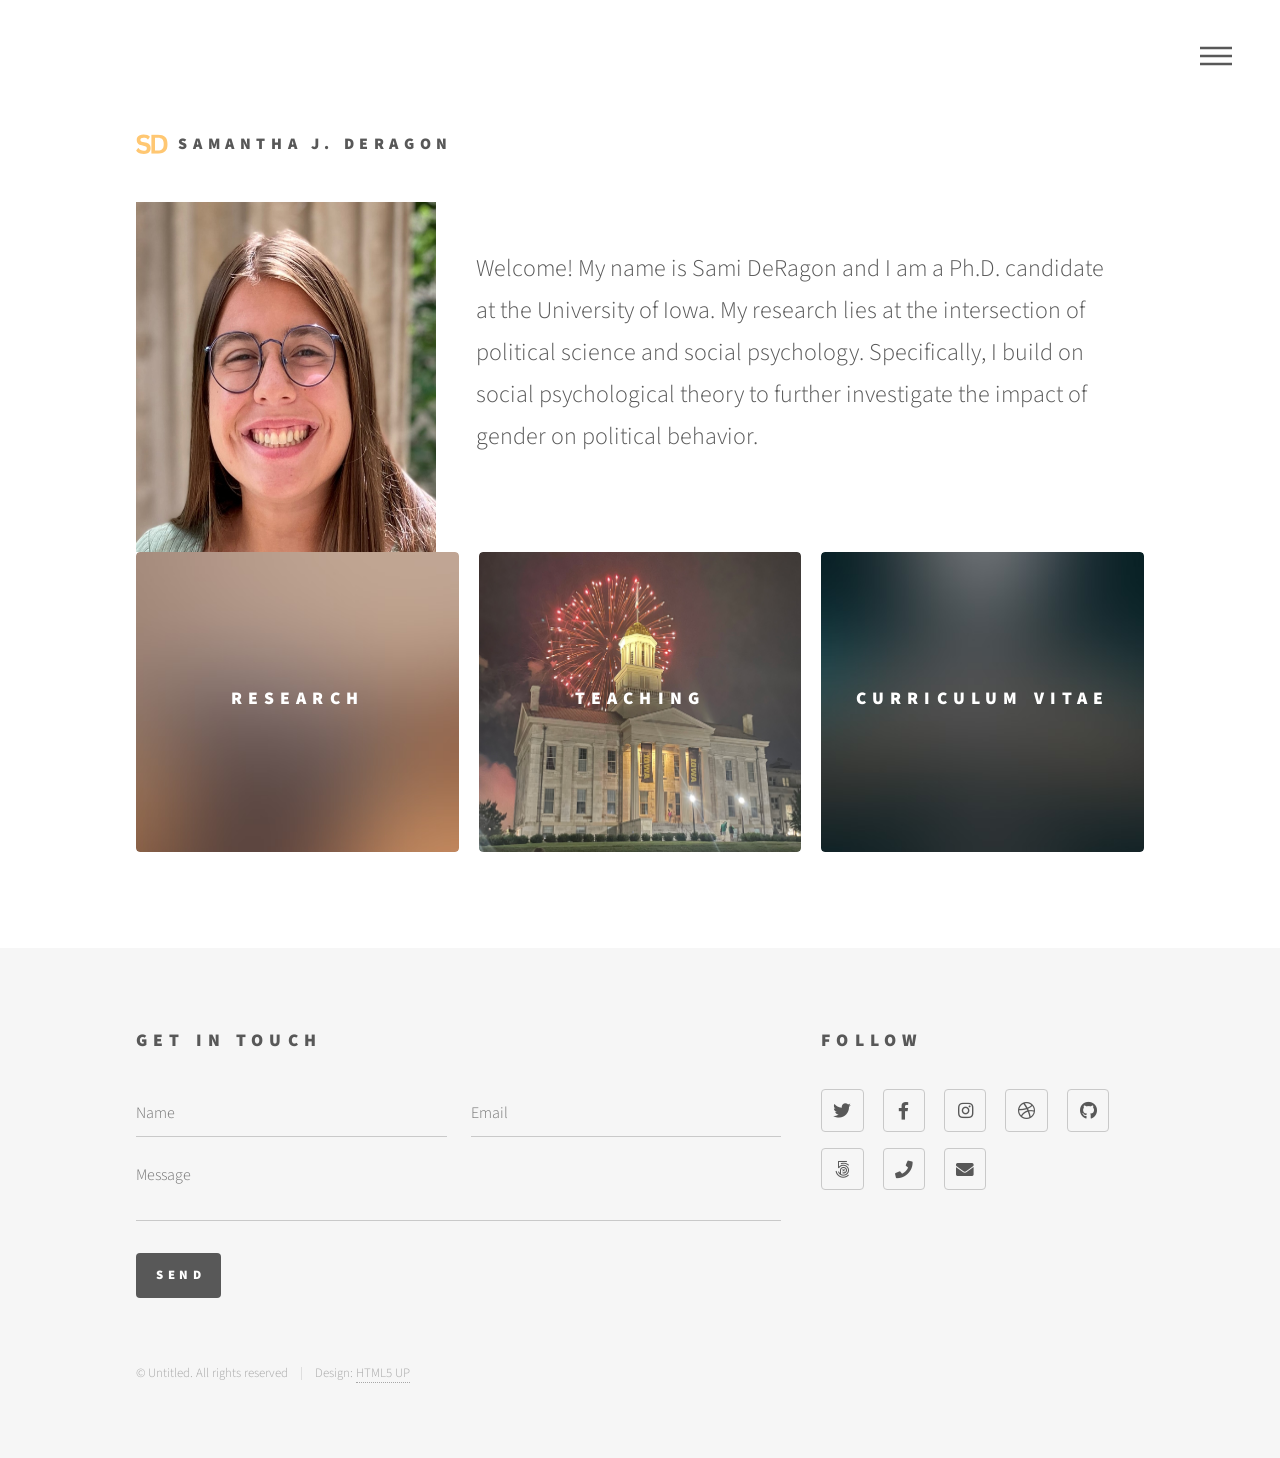
==== commit 9b475aa3: "modified:   .DS_Store 	new file:   assets/.DS_Store 	modified:   assets/css/main.css 	modified:   im" ====
--- a/index.html
+++ b/index.html
@@ -70,13 +70,13 @@
 						<div class="container">
 								<img src="images/headshot.jpg" alt="photo of Sami" width="300" height="350">
 								<p></p>
-								<p style="font-size: 22px;">Welcome! My name is Sami DeRagon and I am a Ph.D. candidate at the University of Iowa. My research lies at the intersection of political science and social psychology. Specifically, I build on social psychological theory to further investigate the impact of gender on political behavior.</p>
+								<p style="font-size: 24px;">Welcome! My name is Sami DeRagon and I am a Ph.D. candidate at the University of Iowa. My research lies at the intersection of political science and social psychology. Specifically, I build on social psychological theory to further investigate the impact of gender on political behavior.</p>
 								<p></p>
 						</div>
 							<section class="tiles">
-								<article class="style1">
+								<article class="style0">
 									<span class="image">
-										<img src="images/pic01.jpg" alt="" />
+										<img src="images/pic01.jpg" alt="" width="300" height="300"/>
 									</span>
 									<a href="research.html">
 										<h2>Research</h2>
@@ -85,9 +85,9 @@
 										</div>
 									</a>
 								</article>
-								<article class="style2">
+								<article class="style1">
 									<span class="image">
-										<img src="images/old cap.jpg" alt="" />
+										<img src="images/oldcapfireworks.jpg" alt="" width="300" height="300"/>
 									</span>
 									<a href="teaching.html">
 										<h2>Teaching</h2>
@@ -96,9 +96,9 @@
 										</div>
 									</a>
 								</article>
-								<article class="style3">
+								<article class="style0">
 									<span class="image">
-										<img src="images/pic03.jpg" alt="" />
+										<img src="images/pic03.jpg" alt="" width="300" height="300" />
 									</span>
 									<a href="CV.html">
 										<h2>Curriculum Vitae</h2>
--- a/assets/css/main.css
+++ b/assets/css/main.css
@@ -1,10 +1,10 @@
 @import url(fontawesome-all.min.css);
 @import url("https://fonts.googleapis.com/css?family=Source+Sans+Pro:300,700,900");
 
-/*
-	Phantom by HTML5 UP
-	html5up.net | @ajlkn
-	Free for personal and commercial use under the CCA 3.0 license (html5up.net/license)
+/*
+	Phantom by HTML5 UP
+	html5up.net | @ajlkn
+	Free for personal and commercial use under the CCA 3.0 license (html5up.net/license)
 */
 
 html, body, div, span, applet, object,
@@ -2628,7 +2628,7 @@
 					-ms-transition: opacity 0.5s ease;
 					transition: opacity 0.5s ease;
 					content: '';
-					display: block;
+					display: none;
 					position: absolute;
 					top: 0;
 					left: 0;
@@ -2706,7 +2706,7 @@
 					}
 
 			.tiles article.style1 > .image:before {
-				background-color: #f2849e;
+				background-color: rgb(255, 255, 255)fd;
 			}
 
 			.tiles article.style2 > .image:before {
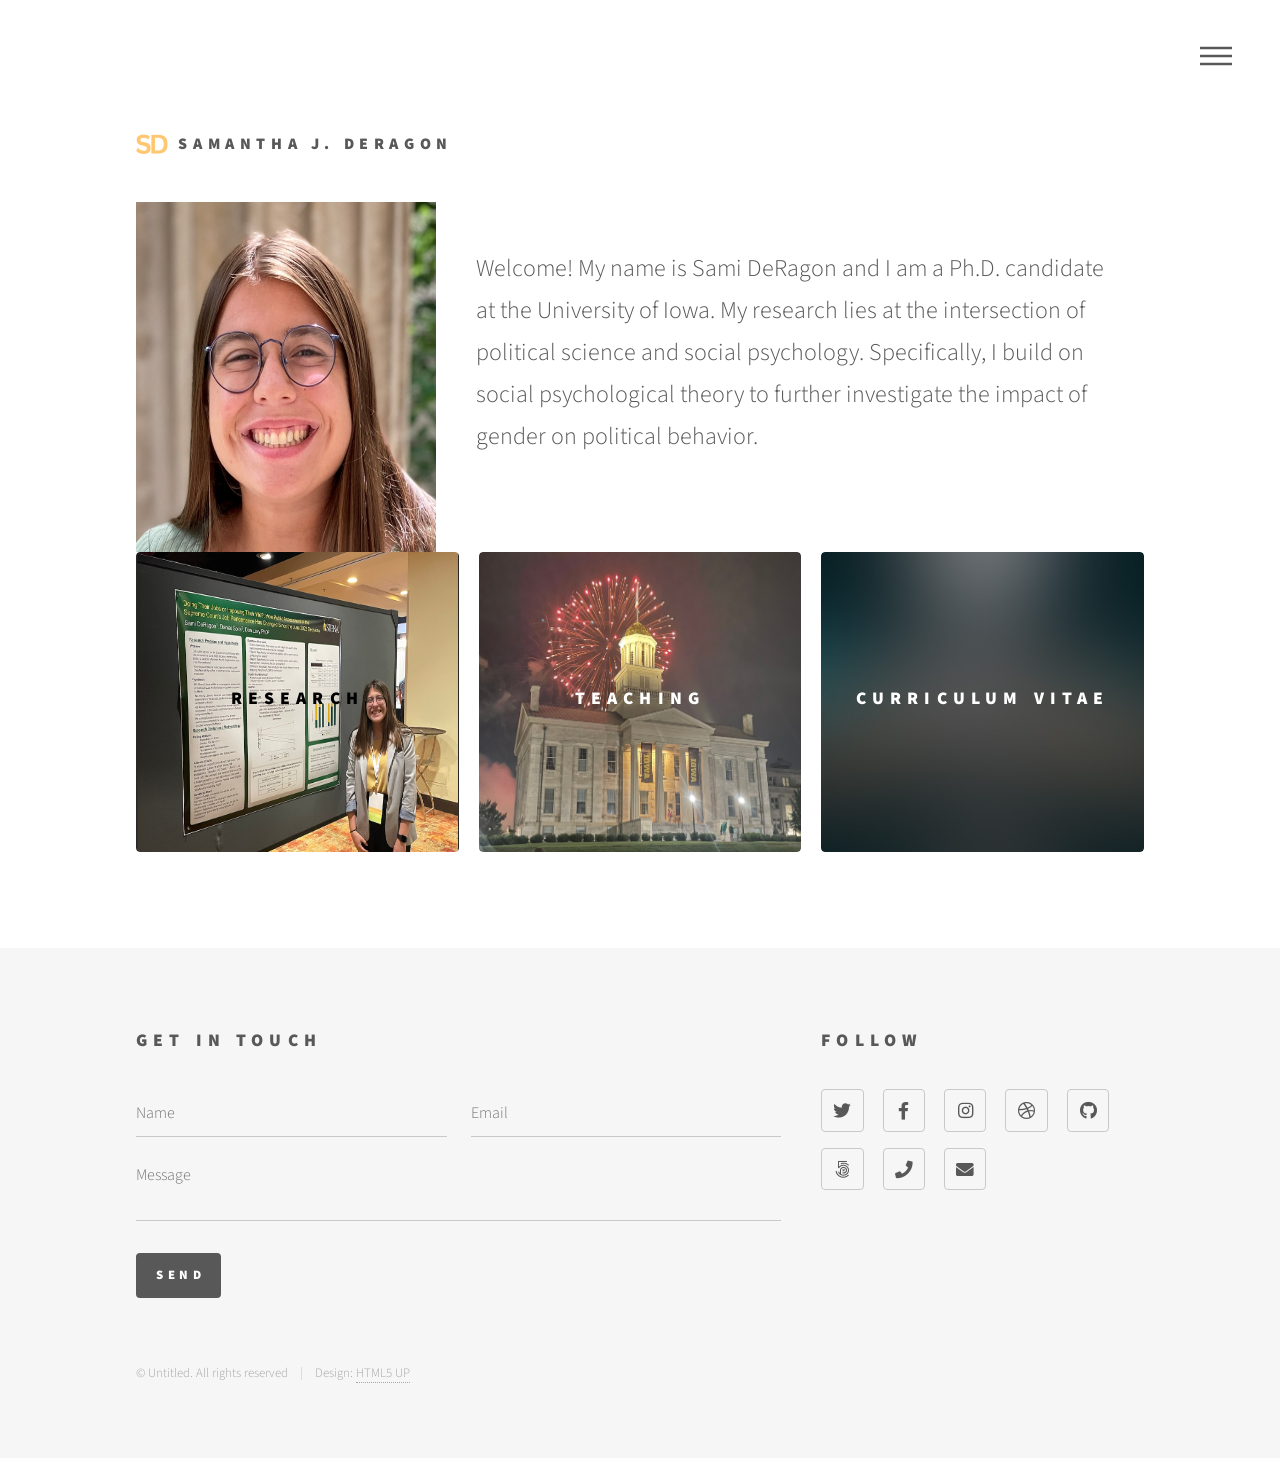
==== commit 7586714f: "modified:   .DS_Store 	modified:   images/.DS_Store 	new file:   images/IMG_5529.jpg 	new file:   im" ====
--- a/index.html
+++ b/index.html
@@ -76,10 +76,10 @@
 							<section class="tiles">
 								<article class="style0">
 									<span class="image">
-										<img src="images/pic01.jpg" alt="" width="300" height="300"/>
+										<img src="images/confpresentation.jpg" alt="" width="300" height="300"/>
 									</span>
 									<a href="research.html">
-										<h2>Research</h2>
+										<h2 style="color: black;">Research</h2>
 										<div class="content">
 											<p>My research focuses on gender and political behavior.</p>
 										</div>
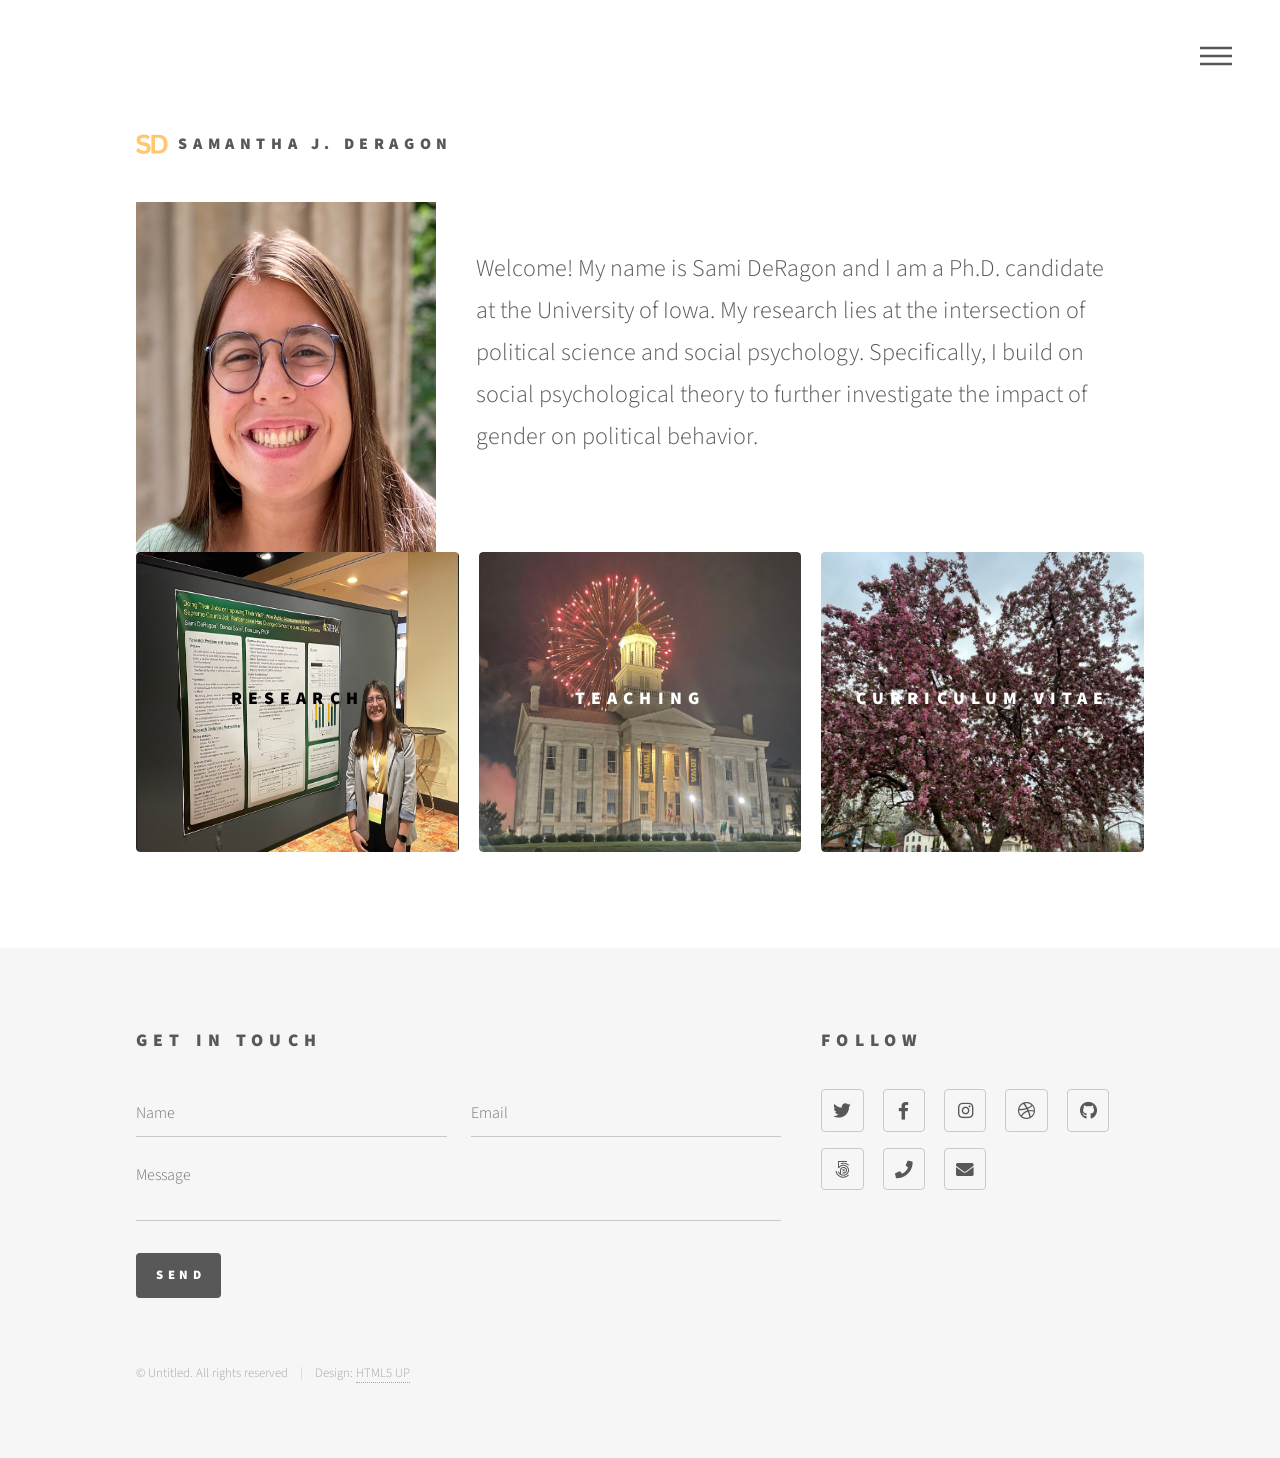
==== commit 30f10a4a: "modified:   .DS_Store 	modified:   assets/.DS_Store 	modified:   assets/css/main.css 	new file:   im" ====
--- a/index.html
+++ b/index.html
@@ -74,7 +74,7 @@
 								<p></p>
 						</div>
 							<section class="tiles">
-								<article class="style0">
+								<article class="style1">
 									<span class="image">
 										<img src="images/confpresentation.jpg" alt="" width="300" height="300"/>
 									</span>
@@ -96,9 +96,9 @@
 										</div>
 									</a>
 								</article>
-								<article class="style0">
+								<article class="style1">
 									<span class="image">
-										<img src="images/pic03.jpg" alt="" width="300" height="300" />
+										<img src="images/flowers.jpg" alt="" width="300" height="300" />
 									</span>
 									<a href="CV.html">
 										<h2>Curriculum Vitae</h2>
--- a/assets/css/main.css
+++ b/assets/css/main.css
@@ -2706,7 +2706,7 @@
 					}
 
 			.tiles article.style1 > .image:before {
-				background-color: rgb(255, 255, 255)fd;
+				background-color: rgb(190, 189, 189)fd;
 			}
 
 			.tiles article.style2 > .image:before {
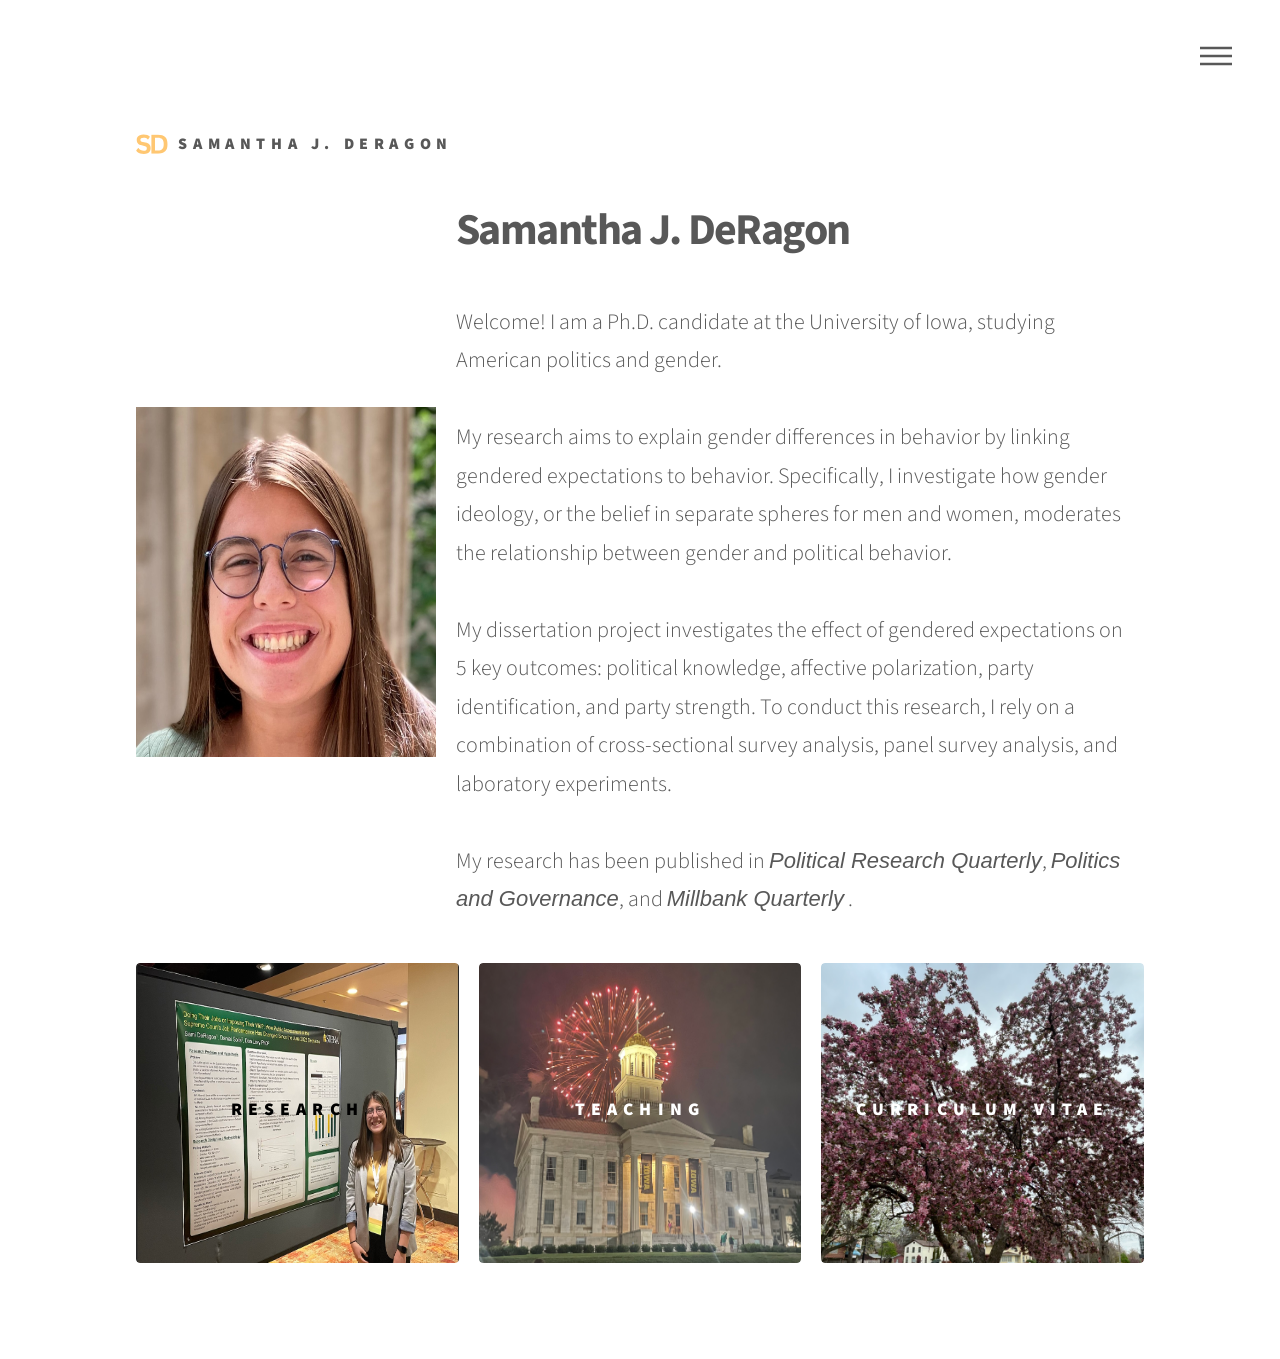
==== commit 638e80f7: "modified:   index.html" ====
--- a/index.html
+++ b/index.html
@@ -69,8 +69,15 @@
 						<div class="inner">
 						<div class="container">
 								<img src="images/headshot.jpg" alt="photo of Sami" width="300" height="350">
-								<p></p>
-								<p style="font-size: 24px;">Welcome! My name is Sami DeRagon and I am a Ph.D. candidate at the University of Iowa. My research lies at the intersection of political science and social psychology. Specifically, I build on social psychological theory to further investigate the impact of gender on political behavior.</p>
+								
+								<div>
+								<h1>Samantha J. DeRagon</h1>
+								<p style="font-size: 22px;">Welcome! I am a Ph.D. candidate at the University of Iowa, studying American politics and gender. <br> <br>
+ My research aims to explain gender differences in behavior by linking gendered expectations to behavior.  Specifically, I investigate how gender ideology, or the belief in separate spheres for men and women, moderates the relationship between gender and political behavior.<br> <br>
+My dissertation project investigates the effect of gendered expectations on 5 key outcomes: political knowledge, affective polarization, party identification, and party strength. To conduct this research, I rely on a combination of cross-sectional survey analysis, panel survey analysis, and laboratory experiments.<br> <br>
+My research has been published in <i>Political Research Quarterly</i>, <i>Politics and Governance</i>, and <i>Millbank Quarterly</i>		.
+</p>
+</div>
 								<p></p>
 						</div>
 							<section class="tiles">
@@ -108,50 +115,6 @@
 									</a>
 								</article>
 							</section>
-						</div>
-					</div>
-
-				<!-- Footer -->
-					<footer id="footer">
-						<div class="inner">
-							<section>
-								<h2>Get in touch</h2>
-								<form method="post" action="#">
-									<div class="fields">
-										<div class="field half">
-											<input type="text" name="name" id="name" placeholder="Name" />
-										</div>
-										<div class="field half">
-											<input type="email" name="email" id="email" placeholder="Email" />
-										</div>
-										<div class="field">
-											<textarea name="message" id="message" placeholder="Message"></textarea>
-										</div>
-									</div>
-									<ul class="actions">
-										<li><input type="submit" value="Send" class="primary" /></li>
-									</ul>
-								</form>
-							</section>
-							<section>
-								<h2>Follow</h2>
-								<ul class="icons">
-									<li><a href="#" class="icon brands style2 fa-twitter"><span class="label">Twitter</span></a></li>
-									<li><a href="#" class="icon brands style2 fa-facebook-f"><span class="label">Facebook</span></a></li>
-									<li><a href="#" class="icon brands style2 fa-instagram"><span class="label">Instagram</span></a></li>
-									<li><a href="#" class="icon brands style2 fa-dribbble"><span class="label">Dribbble</span></a></li>
-									<li><a href="#" class="icon brands style2 fa-github"><span class="label">GitHub</span></a></li>
-									<li><a href="#" class="icon brands style2 fa-500px"><span class="label">500px</span></a></li>
-									<li><a href="#" class="icon solid style2 fa-phone"><span class="label">Phone</span></a></li>
-									<li><a href="#" class="icon solid style2 fa-envelope"><span class="label">Email</span></a></li>
-								</ul>
-							</section>
-							<ul class="copyright">
-								<li>&copy; Untitled. All rights reserved</li><li>Design: <a href="http://html5up.net">HTML5 UP</a></li>
-							</ul>
-						</div>
-					</footer>
-
 			</div>
 
 		<!-- Scripts -->
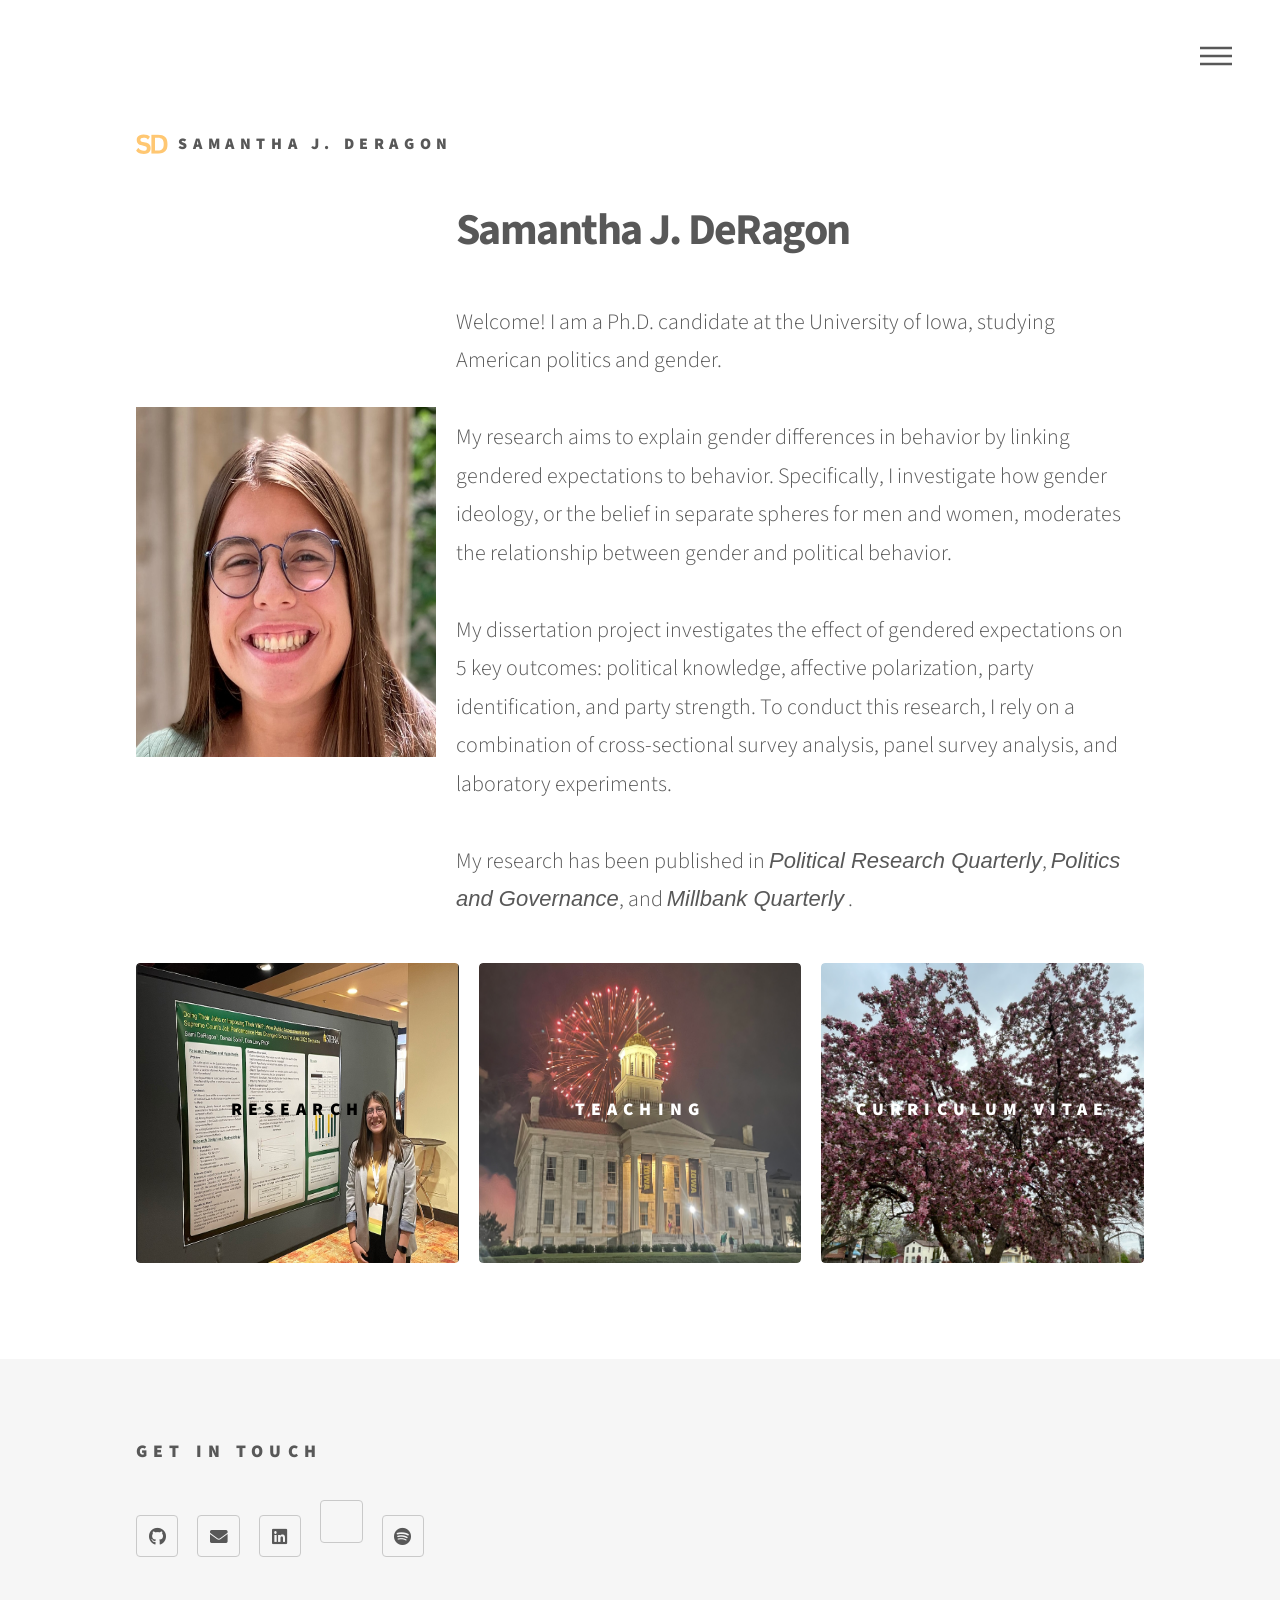
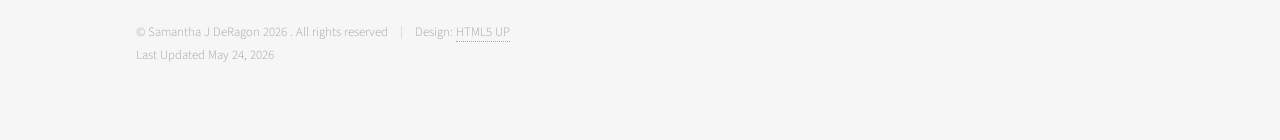
==== commit abb352b0: "modified:   .DS_Store 	modified:   CV.html 	new file:   Website Text.docx 	modified:   assets/.DS_St" ====
--- a/index.html
+++ b/index.html
@@ -13,7 +13,6 @@
       gap: 20px;
 	  justify-content: flex-end; 
     }
-
     .container img {
       flex-shrink: 0;
     }
@@ -27,6 +26,8 @@
 		<title>Samantha J. DeRagon</title>
 		<meta charset="utf-8" />
 		<meta name="viewport" content="width=device-width, initial-scale=1, user-scalable=no" />
+		<link rel="stylesheet"
+href="https://cdnjs.cloudflare.com/ajax/libs/font-awesome/6.5.2/css/all.min.css">
 		<link rel="stylesheet" href="assets/css/main.css" />
 		<noscript><link rel="stylesheet" href="assets/css/noscript.css" /></noscript>
 	</head>
@@ -116,7 +117,27 @@
 								</article>
 							</section>
 			</div>
+			</div>
+				<!-- Footer -->
+					<footer id="footer">
+						<div class="inner">
+							<section>
+								<h2>Get in touch</h2>
+								<ul class="icons">
+									<li><a href="https://github.com/samanthajderagon" class="icon brands style2 fa-github"><span class="label">GitHub</span></a></li>
+									<li><a href="mailto:samantha-deragon@uiowa.edu" class="icon solid style2 fa-envelope"><span class="label">Email</span></a></li>
+									<li><a href="https://www.linkedin.com/in/samantha-deragon" class="icon brands style2 fa-linkedin"><span class="label">LinkedIn</span></a></li>
+									<li><a href="https://scholar.google.com/citations?hl=en&user=y6Vo7mMAAAAJ&view_op=list_works&gmla=AIqSsVvZ8lQEofOfRHreAc29rx1aolLiqkwER17ZiVCXPp4mGsLU8DxQu6TQ9Vod6LJFFcTEuD1VbWIlZZS5j8E1xWHKYTKboUdB5TxfwGSZ3lIBvgnuhK9O0cRO9Gs-cJGbQkH4dYTbOU9ENH1q7Rk&iaan=Samantha+DeRagon" class="icon brands style2 fa-google-scholar"><span class="label">Scholar</span></a></li>
+									<li><a href="https://open.spotify.com/user/sami.deragon?si=13ae178f681148e7" class="icon brands style2 fa-spotify"><span class="label">Scholar</span></a></li>
 
+								</ul>
+							</section>
+							<ul class="copyright">
+								<li>&copy; Samantha J DeRagon 2026 . All rights reserved</li><li>Design: <a href="http://html5up.net">HTML5 UP</a></li>
+								<p> Last Updated May 24, 2026</p>
+							</ul>
+						</div>
+					</footer>
 		<!-- Scripts -->
 			<script src="assets/js/jquery.min.js"></script>
 			<script src="assets/js/browser.min.js"></script>
